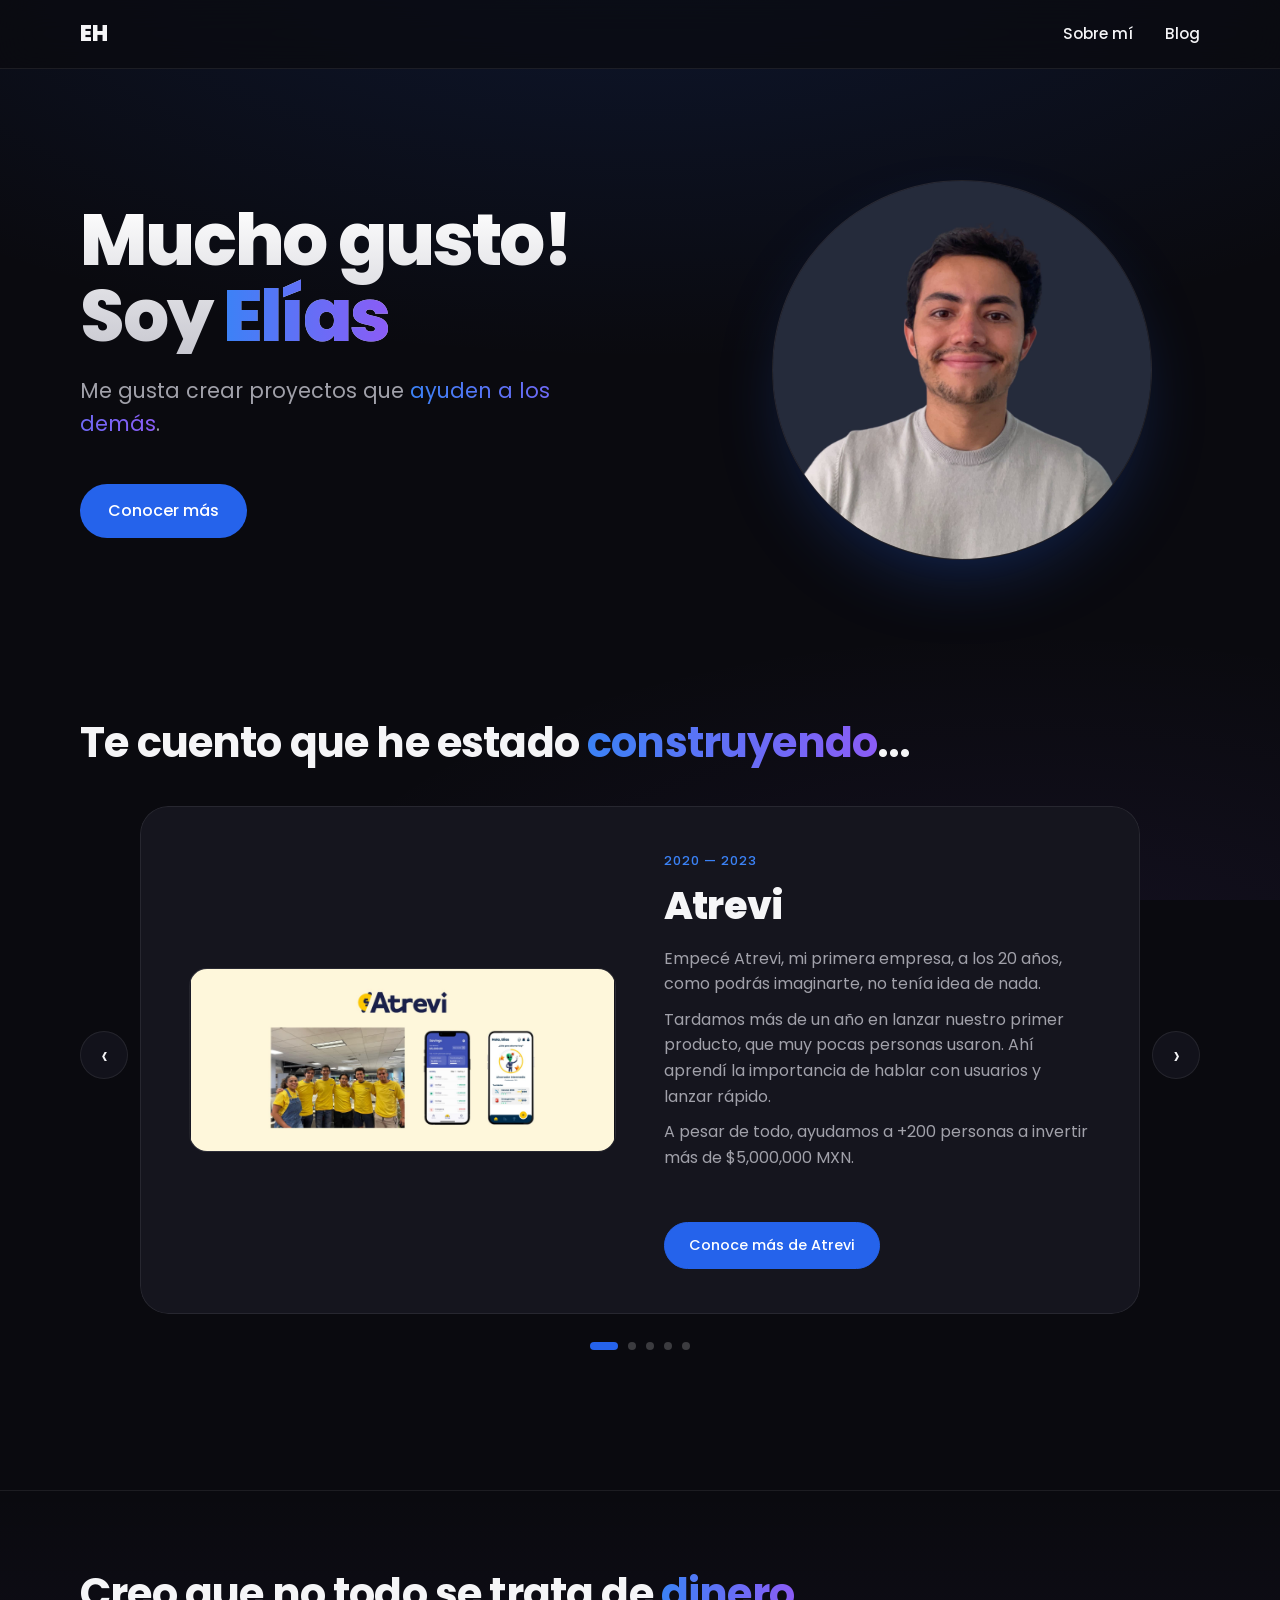
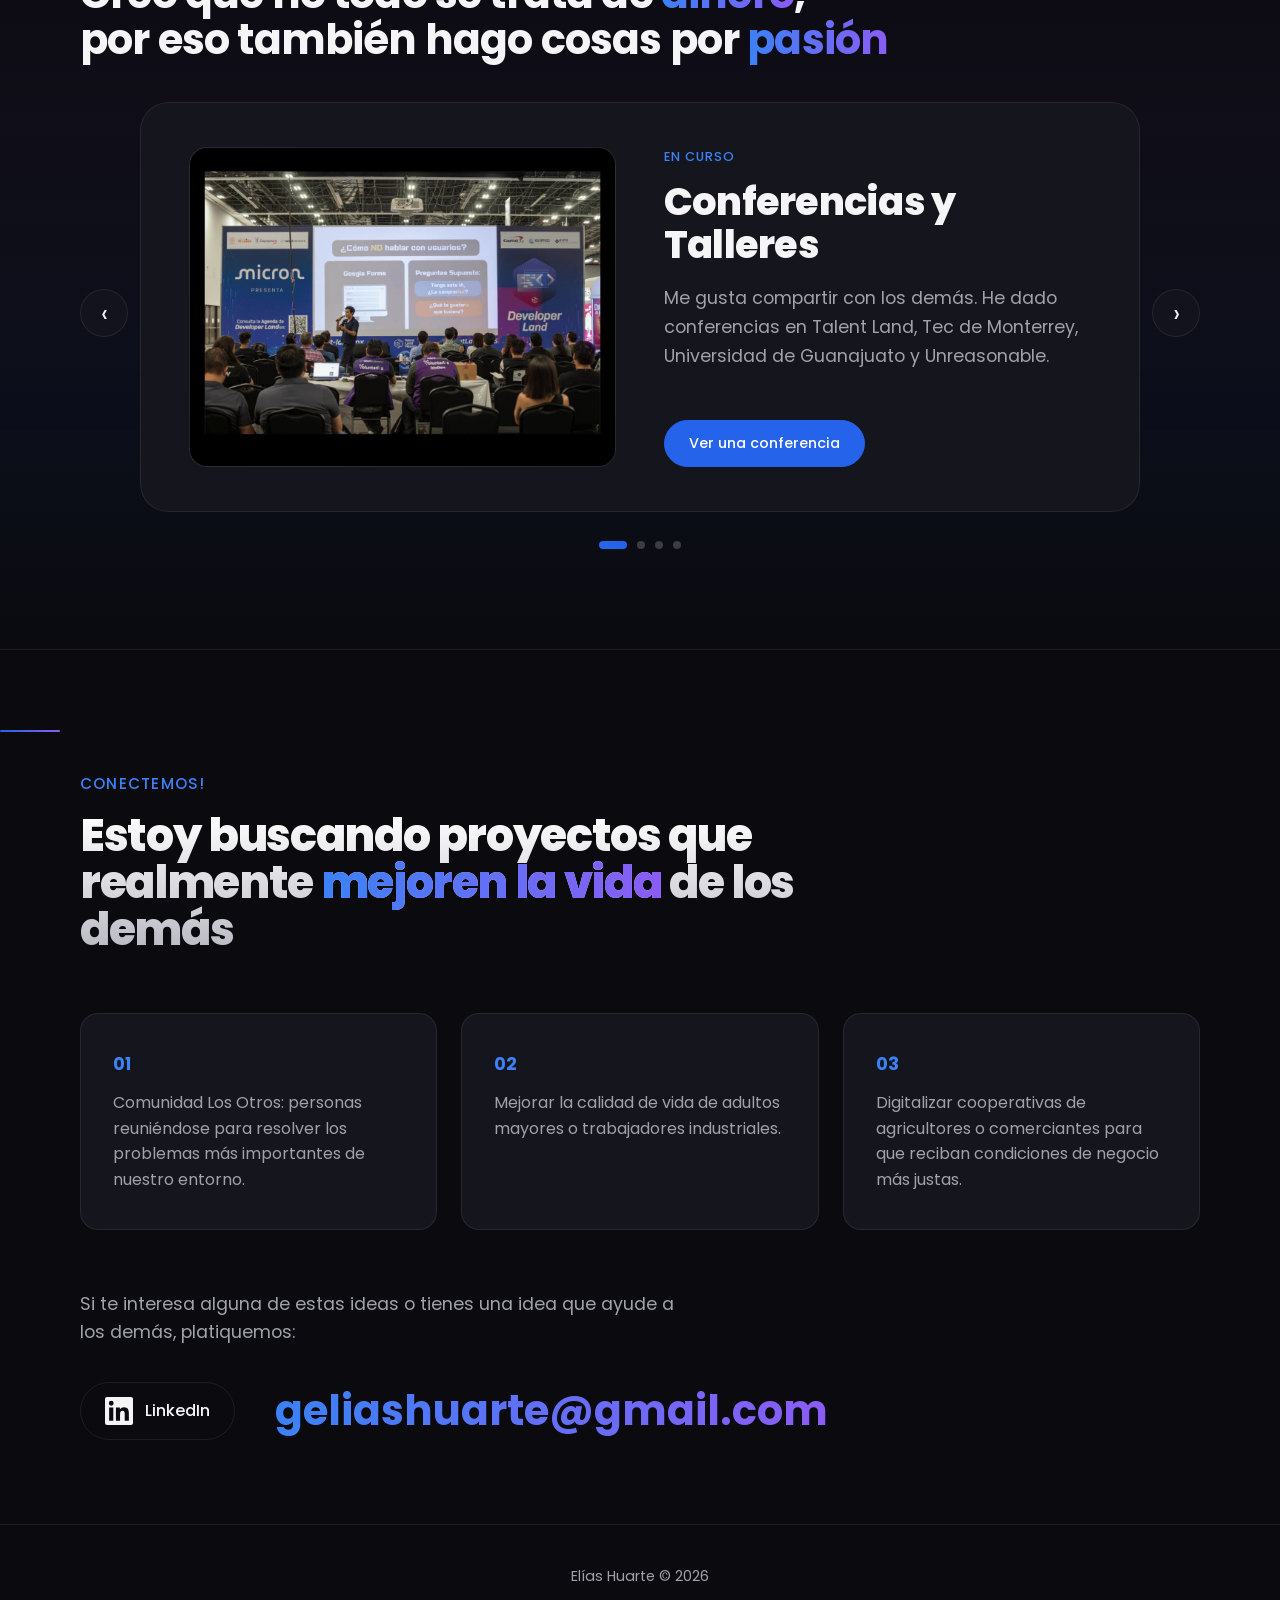
==== index.html @ fe608407 "Initial commit: sitio web personal Elías Huarte Landing con 4 archivos vanilla (HTML/CSS/JS), dos ca" ====
<!DOCTYPE html>
<html lang="es">
<head>
  <meta charset="UTF-8" />
  <meta name="viewport" content="width=device-width, initial-scale=1.0" />
  <meta name="description" content="Elías Huarte — emprendedor construyendo proyectos que ayudan a los demás." />
  <title>Elías Huarte</title>
  <link rel="icon" type="image/svg+xml" href="favicon.svg" />

  <!-- Google Fonts: Poppins para toda la tipografía -->
  <link rel="preconnect" href="https://fonts.googleapis.com" />
  <link rel="preconnect" href="https://fonts.gstatic.com" crossorigin />
  <link href="https://fonts.googleapis.com/css2?family=Poppins:wght@300;400;500;600;700;800&display=swap" rel="stylesheet" />

  <link rel="stylesheet" href="styles.css?v=2" />
</head>
<body>

  <!-- ============ NAVBAR ============ -->
  <header class="navbar" role="banner">
    <div class="container navbar-inner">
      <a href="index.html" class="logo" aria-label="Inicio — Elías Huarte">EH</a>

      <nav class="nav-links" id="nav-links" aria-label="Navegación principal">
        <a href="#hero">Sobre mí</a>
        <a href="blog.html">Blog</a>
      </nav>

      <!-- Botón hamburger (sólo visible en móvil) -->
      <button class="nav-toggle" id="nav-toggle" aria-label="Abrir menú" aria-expanded="false" aria-controls="nav-links">
        <span></span>
        <span></span>
        <span></span>
      </button>
    </div>
  </header>

  <main>

    <!-- ============ HERO ============ -->
    <section id="hero" class="hero section">
      <div class="container hero-grid">
        <div class="hero-text" data-animate="fade-left">
          <h1 class="display">Mucho gusto! Soy <span class="highlight">Elías</span></h1>
          <p class="hero-sub">Me gusta crear proyectos que <span class="highlight">ayuden a los demás</span>.</p>
          <a href="#empresas" class="btn-primary hero-cta hero-cta-desktop">Conocer más</a>
        </div>
        <div class="hero-photo" data-animate="fade-right">
          <img src="fotos/elias.jpg" alt="Foto de Elías Huarte" class="hero-img" />
          <a href="#empresas" class="btn-primary hero-cta hero-cta-mobile">Conocer más</a>
        </div>
      </div>
    </section>

    <!-- ============ EMPRESAS (Carrusel) ============ -->
    <section id="empresas" class="section">
      <div class="container">
        <h2 class="section-title" data-animate="fade-up">Te cuento que he estado <span class="highlight">construyendo</span>...</h2>

        <div class="carousel" role="region" aria-roledescription="carousel" aria-label="Empresas que he construido" tabindex="0">
          <div class="carousel-viewport">
            <div class="carousel-track">

              <!-- Card 1: Atrevi -->
              <article class="carousel-card">
                <span class="card-period">2020 — 2023</span>
                <h3 class="card-title">Atrevi</h3>
                <img src="fotos/atrevi.jpg" alt="Atrevi" class="card-image" />
                <div class="card-body">
                  <p>Empecé Atrevi, mi primera empresa, a los 20 años, como podrás imaginarte, no tenía idea de nada.</p>
                  <p>Tardamos más de un año en lanzar nuestro primer producto, que muy pocas personas usaron. Ahí aprendí la importancia de hablar con usuarios y lanzar rápido.</p>
                  <p>A pesar de todo, ayudamos a +200 personas a invertir más de $5,000,000 MXN.</p>
                </div>
                <a href="https://atrevi.mx/" class="btn-ghost" target="_blank" rel="noopener noreferrer">Conoce más de Atrevi</a>
              </article>

              <!-- Card 2: Bobina -->
              <article class="carousel-card">
                <span class="card-period">2023 — 2025</span>
                <h3 class="card-title">Bobina</h3>
                <img src="fotos/bobina.jpg" alt="Bobina" class="card-image" />
                <div class="card-body">
                  <p>Después de cerrar Atrevi y salir de la universidad, necesitaba generar ingresos.</p>
                  <p>Con todo el conocimiento financiero que me dejó Atrevi, empecé a dar consultoría financiera a empresas.</p>
                  <p>Le di consultoría a +30 negocios en múltiples industrias: turismo, diseño, tecnología y servicios industriales.</p>
                </div>
              </article>

              <!-- Card 3: Guander -->
              <article class="carousel-card">
                <span class="card-period">2024 — a la fecha</span>
                <h3 class="card-title">Guander</h3>
                <img src="fotos/guander.jpg" alt="Guander" class="card-image" />
                <div class="card-body">
                  <p>Este proyecto nace de dos pasiones: crear productos digitales y ayudar a otros emprendedores a no cometer los mismos errores que yo cometí con Atrevi.</p>
                  <p>Guander ayuda a emprendedores a pasar de una idea a un negocio digital en semanas.</p>
                  <p>Los acompañamos con todo: aterrizar la idea, ponerle nombre, definir el modelo de negocio y construir el producto.</p>
                </div>
                <a href="https://www.guander.mx/" class="btn-ghost" target="_blank" rel="noopener noreferrer">Conoce más de Guander</a>
              </article>

              <!-- Card 4: Tamagochi -->
              <article class="carousel-card">
                <span class="card-period">2025 — a la fecha</span>
                <h3 class="card-title">Tamagochi</h3>
                <img src="fotos/tamagochi.jpg" alt="Tamagochi" class="card-image" />
                <div class="card-body">
                  <p>Mi trampolín para independizarme económicamente y meterme de lleno al mundo de la tecnología.</p>
                  <p>Somos una fábrica de software para empresas: chatbots de WhatsApp, sistemas de ventas, inventarios y dashboards.</p>
                </div>
                <a href="https://www.tamagochi.lat/" class="btn-ghost" target="_blank" rel="noopener noreferrer">Conoce más de Tamagochi</a>
              </article>

              <!-- Card 5: Sira -->
              <article class="carousel-card">
                <span class="card-period">2026 — a la fecha</span>
                <h3 class="card-title">Sira</h3>
                <img src="fotos/sira.jpg" alt="Sira Salud" class="card-image" />
                <div class="card-body">
                  <p>Esta es nuestra nueva aventura. Sira Salud es una plataforma que ayuda a clínicas a mejorar sus finanzas.</p>
                  <p>La idea nació después de haberle dado consultoría a +100 doctores y directores de clínicas, donde me di cuenta del caos financiero que viven.</p>
                  <p>Vamos bien — ya trabajamos con +12 clínicas en todo el país.</p>
                </div>
                <a href="https://www.sirasalud.com/" class="btn-ghost" target="_blank" rel="noopener noreferrer">Conoce más de Sira</a>
              </article>

            </div>
          </div>

          <!-- Flechas de navegación -->
          <button class="carousel-btn carousel-prev" aria-label="Anterior">‹</button>
          <button class="carousel-btn carousel-next" aria-label="Siguiente">›</button>

          <!-- Indicadores (se generan por JS) -->
          <div class="carousel-dots" aria-label="Indicadores del carrusel"></div>
        </div>
      </div>
    </section>

    <!-- ============ PROYECTOS POR PASIÓN (Carrusel) ============ -->
    <section id="pasion" class="section">
      <div class="container">
        <h2 class="section-title section-title-pasion" data-animate="fade-up">Creo que no todo se trata de <span class="highlight">dinero</span>,<br class="br-desktop" /> por eso también hago cosas por <span class="highlight">pasión</span></h2>

        <div class="carousel" role="region" aria-roledescription="carousel" aria-label="Proyectos que hago por pasión" tabindex="0">
          <div class="carousel-viewport">
            <div class="carousel-track">

              <article class="carousel-card">
                <span class="card-period">En curso</span>
                <h3 class="card-title">Conferencias y Talleres</h3>
                <img src="fotos/conferencias.jpg" alt="Conferencias y talleres" class="card-image" />
                <p class="card-desc">Me gusta compartir con los demás. He dado conferencias en Talent Land, Tec de Monterrey, Universidad de Guanajuato y Unreasonable.</p>
                <a href="https://www.youtube.com/watch?v=DAVLMcG8KNo&t=2937s" class="btn-ghost" target="_blank" rel="noopener noreferrer">Ver una conferencia</a>
              </article>

              <article class="carousel-card">
                <span class="card-period">Anual</span>
                <h3 class="card-title">Jalisco Tech Week</h3>
                <img src="fotos/jtw.jpg" alt="Jalisco Tech Week" class="card-image" />
                <p class="card-desc">Organizamos la primera tech week en Guadalajara. +100 eventos y +4,000 asistentes.</p>
                <a href="https://jaliscotechweek.com/" class="btn-ghost" target="_blank" rel="noopener noreferrer">Conoce Jalisco Tech Week</a>
              </article>

              <article class="carousel-card">
                <span class="card-period">Producto</span>
                <h3 class="card-title">Naked Man</h3>
                <img src="fotos/naked-man.png" alt="Naked Man" class="card-image" />
                <p class="card-desc">Juego de mesa que motiva a los amigos a ser más vulnerables y conocerse más.</p>
                <a href="https://nakedman.art/" class="btn-ghost" target="_blank" rel="noopener noreferrer">Conoce Naked Man</a>
              </article>

              <article class="carousel-card">
                <span class="card-period">Comunidad</span>
                <h3 class="card-title">Comunidad</h3>
                <img src="fotos/comunidad.jpg" alt="Comunidad" class="card-image" />
                <p class="card-desc">Me gusta crear comunidad. Constantemente organizamos charlas, salidas a correr y fiestas con personas que están creando cosas interesantes.</p>
              </article>

            </div>
          </div>

          <button class="carousel-btn carousel-prev" aria-label="Anterior">‹</button>
          <button class="carousel-btn carousel-next" aria-label="Siguiente">›</button>
          <div class="carousel-dots" aria-label="Indicadores del carrusel"></div>
        </div>
      </div>
    </section>

    <!-- ============ CONTACTO / CTA ============ -->
    <section id="contacto" class="section contact">
      <div class="container">
        <p class="eyebrow" data-animate="fade-up">Conectemos!</p>
        <h2 class="display contact-headline" data-animate="fade-up">Estoy buscando proyectos que realmente <span class="highlight">mejoren la vida</span> de los demás</h2>

        <div class="ideas-grid">
          <div class="idea-card" data-animate="fade-up">
            <span class="idea-num">01</span>
            <p>Comunidad Los Otros: personas reuniéndose para resolver los problemas más importantes de nuestro entorno.</p>
          </div>
          <div class="idea-card" data-animate="fade-up">
            <span class="idea-num">02</span>
            <p>Mejorar la calidad de vida de adultos mayores o trabajadores industriales.</p>
          </div>
          <div class="idea-card" data-animate="fade-up">
            <span class="idea-num">03</span>
            <p>Digitalizar cooperativas de agricultores o comerciantes para que reciban condiciones de negocio más justas.</p>
          </div>
        </div>

        <p class="contact-cta" data-animate="fade-up">Si te interesa alguna de estas ideas o tienes una idea que ayude a los demás, platiquemos:</p>

        <div class="contact-links" data-animate="fade-up">
          <a class="contact-link linkedin" href="https://www.linkedin.com/in/elias-huarte/" target="_blank" rel="noopener noreferrer" aria-label="Abrir LinkedIn de Elías Huarte en nueva pestaña">
            <svg viewBox="0 0 24 24" width="28" height="28" fill="currentColor" aria-hidden="true">
              <path d="M20.45 20.45h-3.55v-5.57c0-1.33-.02-3.04-1.85-3.04-1.86 0-2.14 1.45-2.14 2.95v5.66H9.36V9h3.41v1.56h.05c.47-.9 1.63-1.85 3.36-1.85 3.6 0 4.27 2.37 4.27 5.45v6.29zM5.34 7.43a2.06 2.06 0 1 1 0-4.12 2.06 2.06 0 0 1 0 4.12zM7.12 20.45H3.56V9h3.56v11.45zM22.22 0H1.77C.79 0 0 .77 0 1.73v20.54C0 23.23.79 24 1.77 24h20.45C23.2 24 24 23.23 24 22.27V1.73C24 .77 23.2 0 22.22 0z"/>
            </svg>
            <span>LinkedIn</span>
          </a>

          <a class="contact-email" href="mailto:geliashuarte@gmail.com" aria-label="Enviar correo a geliashuarte@gmail.com">
            geliashuarte@gmail.com
          </a>
        </div>
      </div>
    </section>

  </main>

  <!-- ============ FOOTER ============ -->
  <footer class="footer">
    <div class="container">
      <p>Elías Huarte © 2026</p>
    </div>
  </footer>

  <script src="script.js"></script>
</body>
</html>
---- styles.css ----
/* ============================================================
   Elías Huarte — styles.css
   Compartido por index.html y blog.html
   Mobile-first: base para móvil, @media (min-width: 768px) para desktop
   ============================================================ */

/* ---------- Variables de diseño ---------- */
:root {
  --bg: #0a0a0f;
  --bg-elev: #12121a;
  --card-bg: #15151e;
  --border: rgba(255, 255, 255, 0.08);
  --border-hover: rgba(37, 99, 235, 0.5);

  --text: #f5f5f7;
  --text-muted: #a1a1aa;

  --accent: #2563eb;
  --accent-hover: #3b82f6;
  --neon: #8b5cf6;

  --radius-sm: 10px;
  --radius-md: 18px;
  --radius-lg: 28px;

  --shadow-glow: 0 20px 60px -20px rgba(37, 99, 235, 0.35);
  --shadow-card: 0 10px 40px -15px rgba(0, 0, 0, 0.6);

  --transition: 0.35s cubic-bezier(0.22, 1, 0.36, 1);

  --font-display: 'Poppins', system-ui, sans-serif;
  --font-body: 'Poppins', system-ui, sans-serif;
}

/* ---------- Reset ligero ---------- */
*, *::before, *::after { box-sizing: border-box; }

html {
  scroll-behavior: smooth;
  -webkit-text-size-adjust: 100%;
}

body {
  margin: 0;
  background: var(--bg);
  color: var(--text);
  font-family: var(--font-body);
  font-size: 16px;
  line-height: 1.6;
  -webkit-font-smoothing: antialiased;
  /* Gradiente sutil de fondo para dar profundidad */
  background-image:
    radial-gradient(ellipse 80% 50% at 50% -10%, rgba(37, 99, 235, 0.15), transparent),
    radial-gradient(ellipse 60% 40% at 80% 110%, rgba(139, 92, 246, 0.08), transparent);
  background-attachment: fixed;
}

h1, h2, h3, h4 { margin: 0; font-family: var(--font-display); line-height: 1.1; letter-spacing: -0.02em; }
p { margin: 0; }
img { max-width: 100%; display: block; }
a { color: inherit; text-decoration: none; }
button { font-family: inherit; cursor: pointer; border: none; background: none; color: inherit; }

/* ---------- Utilities ---------- */
.container {
  width: 100%;
  max-width: 1200px;
  margin: 0 auto;
  padding: 0 20px;
}

.section {
  padding: 80px 0;
  position: relative;
}

/* Sección alterna: fondo ligeramente elevado para romper la monotonía */
#pasion {
  background: linear-gradient(180deg, transparent 0%, rgba(139, 92, 246, 0.04) 30%, rgba(37, 99, 235, 0.05) 70%, transparent 100%);
  border-top: 1px solid var(--border);
  border-bottom: 1px solid var(--border);
  margin-top: 40px;
}

/* Divisor delgado antes de contacto para sugerir un corte de sección */
#contacto::before {
  content: '';
  display: block;
  width: 60px;
  height: 2px;
  background: linear-gradient(90deg, var(--accent), var(--neon));
  border-radius: 2px;
  margin-bottom: 40px;
}

.display {
  font-family: var(--font-display);
  font-weight: 800;
  font-size: clamp(2.2rem, 6vw, 4.5rem);
  letter-spacing: -0.03em;
  line-height: 1.05;
}

.section-title {
  font-size: clamp(1.6rem, 4vw, 2.6rem);
  font-weight: 700;
  margin-bottom: 40px;
  max-width: 780px;
}

/* Palabras destacadas con gradiente acento */
.highlight {
  background: linear-gradient(90deg, var(--accent-hover), var(--neon));
  -webkit-background-clip: text;
  background-clip: text;
  -webkit-text-fill-color: transparent;
  color: transparent;
}

/* Salto de línea que sólo aparece en desktop */
.br-desktop { display: none; }

.eyebrow {
  color: var(--accent-hover);
  font-size: 0.95rem;
  font-weight: 500;
  letter-spacing: 0.08em;
  text-transform: uppercase;
  margin-bottom: 16px;
}

/* Botones */
.btn-primary {
  display: inline-block;
  padding: 14px 28px;
  background: var(--accent);
  color: #fff;
  border-radius: 999px;
  font-weight: 500;
  transition: transform var(--transition), box-shadow var(--transition), background var(--transition);
}
.btn-primary:hover {
  background: var(--accent-hover);
  transform: translateY(-2px);
  box-shadow: var(--shadow-glow);
}

.btn-ghost {
  display: inline-block;
  padding: 11px 24px;
  background: var(--accent);
  border: 1px solid var(--accent);
  border-radius: 999px;
  font-size: 0.9rem;
  font-weight: 500;
  color: #fff;
  transition: background var(--transition), transform var(--transition), box-shadow var(--transition);
}
.btn-ghost:hover {
  background: var(--accent-hover);
  border-color: var(--accent-hover);
  transform: translateY(-2px);
  box-shadow: var(--shadow-glow);
}

/* ---------- Navbar ---------- */
.navbar {
  position: fixed;
  top: 0; left: 0; right: 0;
  z-index: 100;
  background: rgba(10, 10, 15, 0.7);
  backdrop-filter: blur(18px);
  -webkit-backdrop-filter: blur(18px);
  border-bottom: 1px solid var(--border);
}
.navbar-inner {
  display: flex;
  align-items: center;
  justify-content: space-between;
  height: 68px;
}
.logo {
  font-family: var(--font-display);
  font-weight: 800;
  font-size: 1.4rem;
  letter-spacing: -0.02em;
  color: var(--text);
}
.nav-links {
  display: none; /* oculto en móvil por defecto */
  gap: 32px;
}
.nav-links a {
  font-weight: 500;
  font-size: 0.95rem;
  transition: color var(--transition);
}
.nav-links a:hover { color: var(--accent-hover); }

/* Botón hamburger */
.nav-toggle {
  display: flex;
  flex-direction: column;
  justify-content: center;
  gap: 5px;
  width: 40px; height: 40px;
  padding: 10px;
}
.nav-toggle span {
  display: block;
  height: 2px;
  background: var(--text);
  border-radius: 2px;
  transition: transform var(--transition), opacity var(--transition);
}
/* Animación de X cuando el menú está abierto */
body.nav-open .nav-toggle span:nth-child(1) { transform: translateY(7px) rotate(45deg); }
body.nav-open .nav-toggle span:nth-child(2) { opacity: 0; }
body.nav-open .nav-toggle span:nth-child(3) { transform: translateY(-7px) rotate(-45deg); }

/* Overlay de menú móvil abierto */
body.nav-open .nav-links {
  display: flex;
  flex-direction: column;
  position: fixed;
  top: 68px; left: 0; right: 0;
  background: rgba(10, 10, 15, 0.96);
  backdrop-filter: blur(20px);
  padding: 30px 20px;
  gap: 20px;
  border-bottom: 1px solid var(--border);
}

/* ---------- Hero ---------- */
.hero {
  padding-top: 140px; /* espacio para el navbar fijo */
  padding-bottom: 60px;
}
.hero-grid {
  display: grid;
  grid-template-columns: 1fr;
  gap: 40px;
  align-items: center;
}
.hero-text .display {
  margin-bottom: 20px;
  background: linear-gradient(180deg, #ffffff 0%, #c8c8d0 100%);
  -webkit-background-clip: text;
  background-clip: text;
  -webkit-text-fill-color: transparent;
}
.hero-sub {
  font-size: clamp(1.05rem, 2.5vw, 1.3rem);
  color: var(--text-muted);
  margin-bottom: 32px;
  max-width: 520px;
}
.hero-photo {
  display: flex;
  flex-direction: column;
  align-items: center;
  gap: 28px;
}
.hero-cta { margin-top: 4px; }
/* En móvil mostramos el CTA bajo la foto; en desktop bajo el subtítulo */
.hero-cta-desktop { display: none; }
.hero-cta-mobile { display: inline-block; }
.photo-placeholder,
.hero-img {
  width: clamp(240px, 70vw, 380px);
  height: clamp(240px, 70vw, 380px);
  border-radius: 50%;
  border: 1px solid var(--border);
  object-fit: cover;
  background: linear-gradient(135deg, #1a1a26, #0d0d14);
  box-shadow: 0 30px 80px -30px rgba(37, 99, 235, 0.4);
}
.photo-placeholder {
  display: flex;
  align-items: center;
  justify-content: center;
  color: var(--text-muted);
  font-size: 0.9rem;
  letter-spacing: 0.05em;
  text-transform: uppercase;
  position: relative;
  overflow: hidden;
}
.photo-placeholder::before {
  content: '';
  position: absolute;
  inset: -20%;
  background: radial-gradient(circle at 30% 30%, rgba(37, 99, 235, 0.3), transparent 60%);
  pointer-events: none;
}

/* ---------- Carrusel ---------- */
.carousel {
  position: relative;
  padding: 0 0 20px;
}
.carousel:focus { outline: none; }
.carousel:focus-visible { outline: 2px solid var(--accent); outline-offset: 8px; border-radius: var(--radius-md); }

.carousel-viewport {
  overflow: hidden;
  border-radius: var(--radius-lg);
}
.carousel-track {
  display: flex;
  transition: transform 0.55s cubic-bezier(0.22, 1, 0.36, 1);
  will-change: transform;
}

.carousel-card {
  flex: 0 0 100%;
  min-width: 0;
  padding: 36px 28px;
  background: var(--card-bg);
  border: 1px solid var(--border);
  border-radius: var(--radius-lg);
  display: flex;
  flex-direction: column;
  gap: 16px;
  transition: border-color var(--transition), transform var(--transition);
}
.carousel-card:hover { border-color: var(--border-hover); }

.card-period {
  display: inline-block;
  font-size: 0.8rem;
  font-weight: 500;
  color: var(--accent-hover);
  letter-spacing: 0.08em;
  text-transform: uppercase;
}
.card-title {
  font-size: clamp(1.8rem, 5vw, 3rem);
  font-weight: 800;
  margin: 4px 0 8px;
}
.card-image {
  width: 100%;
  aspect-ratio: 100 / 43;
  background: linear-gradient(135deg, #1c1c28, #0f0f17);
  border: 1px solid var(--border);
  border-radius: var(--radius-md);
  object-fit: contain;
  display: flex;
  align-items: center;
  justify-content: center;
  color: var(--text-muted);
  font-size: 0.85rem;
  letter-spacing: 0.05em;
  text-transform: uppercase;
  margin: 8px 0;
}
.card-desc,
.card-body p {
  color: var(--text-muted);
  font-size: 1rem;
  line-height: 1.65;
}
/* Descripciones en múltiples párrafos para darle aire al texto */
.card-body {
  display: flex;
  flex-direction: column;
  gap: 14px;
}
.carousel-card .btn-ghost { align-self: flex-start; margin-top: 8px; }

/* Las imágenes de pasión tienen relleno oscuro horneado en el archivo:
   usamos un marco más cuadrado para que el sujeto llene la card */
#pasion .card-image {
  aspect-ratio: 4 / 3;
  object-fit: cover;
}

/* Flechas prev/next */
.carousel-btn {
  position: absolute;
  top: 40%;
  width: 48px; height: 48px;
  border-radius: 50%;
  background: rgba(21, 21, 30, 0.85);
  border: 1px solid var(--border);
  color: var(--text);
  font-size: 1.6rem;
  line-height: 1;
  display: flex;
  align-items: center;
  justify-content: center;
  backdrop-filter: blur(10px);
  transition: all var(--transition);
  z-index: 2;
}
.carousel-btn:hover {
  background: var(--accent);
  border-color: var(--accent);
  transform: translateY(-2px);
}
.carousel-prev { left: -8px; }
.carousel-next { right: -8px; }

/* Dots indicadores */
.carousel-dots {
  display: flex;
  justify-content: center;
  gap: 10px;
  margin-top: 28px;
}
.carousel-dot {
  width: 8px;
  height: 8px;
  border-radius: 50%;
  background: rgba(255, 255, 255, 0.2);
  transition: all var(--transition);
  padding: 0;
}
.carousel-dot.active {
  background: var(--accent);
  width: 28px;
  border-radius: 4px;
}

/* ---------- Contacto ---------- */
.contact { padding-bottom: 100px; }
.contact-headline {
  font-size: clamp(1.8rem, 3.6vw, 2.8rem);
  max-width: 820px;
  margin-bottom: 60px;
  background: linear-gradient(180deg, #ffffff 0%, #b8b8c2 100%);
  -webkit-background-clip: text;
  background-clip: text;
  -webkit-text-fill-color: transparent;
}
.ideas-grid {
  display: grid;
  grid-template-columns: 1fr;
  gap: 16px;
  margin-bottom: 60px;
}
.idea-card {
  padding: 28px 24px;
  background: var(--card-bg);
  border: 1px solid var(--border);
  border-radius: var(--radius-md);
  transition: all var(--transition);
}
.idea-card:hover {
  border-color: var(--border-hover);
  transform: translateY(-4px);
  box-shadow: var(--shadow-card);
}
.idea-num {
  display: block;
  font-family: var(--font-display);
  font-size: 1.1rem;
  font-weight: 700;
  color: var(--accent-hover);
  margin-bottom: 12px;
}
.idea-card p { color: var(--text-muted); font-size: 1rem; }
.idea-card strong { color: var(--text); }

.contact-cta {
  font-size: 1.1rem;
  color: var(--text-muted);
  margin-bottom: 32px;
  max-width: 620px;
}

.contact-links {
  display: flex;
  flex-direction: column;
  gap: 28px;
  align-items: flex-start;
}
.contact-link {
  display: inline-flex;
  align-items: center;
  gap: 12px;
  padding: 14px 24px;
  border: 1px solid var(--border);
  border-radius: 999px;
  font-weight: 500;
  transition: all var(--transition);
}
.contact-link:hover {
  border-color: var(--border-hover);
  background: rgba(37, 99, 235, 0.08);
  transform: translateY(-2px);
}

.contact-email {
  font-family: var(--font-display);
  font-weight: 700;
  font-size: clamp(1.4rem, 5vw, 2.6rem);
  word-break: break-word;
  background: linear-gradient(90deg, var(--accent-hover), var(--neon));
  -webkit-background-clip: text;
  background-clip: text;
  -webkit-text-fill-color: transparent;
  transition: opacity var(--transition);
}
.contact-email:hover { opacity: 0.85; }

/* ---------- Footer ---------- */
.footer {
  padding: 40px 0;
  border-top: 1px solid var(--border);
  text-align: center;
  color: var(--text-muted);
  font-size: 0.9rem;
}

/* ---------- Página Blog ---------- */
.blog-hero {
  min-height: 80vh;
  display: flex;
  align-items: center;
  justify-content: center;
  text-align: center;
  padding: 140px 20px 80px;
}
.blog-hero h1 {
  font-size: clamp(3rem, 10vw, 7rem);
  margin-bottom: 20px;
  background: linear-gradient(180deg, #ffffff 0%, var(--accent) 120%);
  -webkit-background-clip: text;
  background-clip: text;
  -webkit-text-fill-color: transparent;
}
.blog-hero p {
  color: var(--text-muted);
  font-size: 1.15rem;
  max-width: 500px;
  margin: 0 auto;
}

/* ---------- Animaciones on-scroll ---------- */
[data-animate] {
  opacity: 0;
  transition: opacity 0.8s ease, transform 0.8s cubic-bezier(0.22, 1, 0.36, 1);
}
[data-animate="fade-up"]    { transform: translateY(30px); }
[data-animate="fade-left"]  { transform: translateX(-30px); }
[data-animate="fade-right"] { transform: translateX(30px); }

[data-animate].in-view {
  opacity: 1;
  transform: translate(0, 0);
}

/* Soporte para usuarios que prefieren menos movimiento */
@media (prefers-reduced-motion: reduce) {
  *, *::before, *::after {
    animation-duration: 0.01ms !important;
    transition-duration: 0.01ms !important;
  }
  [data-animate] { opacity: 1; transform: none; }
}

/* ============================================================
   Desktop (≥ 768px)
   ============================================================ */
@media (min-width: 768px) {
  .container { padding: 0 40px; }
  .section { padding: 80px 0; }

  /* Navbar: mostrar links siempre, ocultar hamburger */
  .nav-links { display: flex; }
  .nav-toggle { display: none; }

  /* Hero: dos columnas */
  .hero { padding-top: 180px; }
  .hero-grid {
    grid-template-columns: 1.1fr 0.9fr;
    gap: 60px;
  }
  /* En desktop el CTA vive bajo el subtítulo, en la columna de texto */
  .hero-cta-desktop { display: inline-block; margin-top: 12px; }
  .hero-cta-mobile { display: none; }

  /* Carrusel con padding exterior para las flechas */
  .carousel { padding: 0 60px 20px; }
  .carousel-prev { left: 0; }
  .carousel-next { right: 0; }
  /* Card en 2 columnas para que quepa en el viewport sin scroll */
  .carousel-card {
    display: grid;
    grid-template-columns: 1fr 1fr;
    grid-template-rows: auto auto 1fr auto;
    grid-template-areas:
      "image period"
      "image title"
      "image body"
      "image button";
    column-gap: 48px;
    row-gap: 14px;
    padding: 44px 48px;
    align-items: start;
  }
  .carousel-card > .card-period { grid-area: period; margin: 0; }
  .carousel-card > .card-title  { grid-area: title;  margin: 0 0 4px; }
  .carousel-card > .card-image  { grid-area: image;  align-self: center; margin: 0; }
  .carousel-card > .card-body   { grid-area: body;   margin: 0; }
  .carousel-card > .btn-ghost   { grid-area: button; justify-self: start; align-self: end; margin-top: 12px; }

  /* Título un poco más contenido para el layout de 2 columnas */
  .carousel-card .card-title { font-size: clamp(1.6rem, 3vw, 2.4rem); }
  .carousel-card .card-body p { font-size: 1rem; line-height: 1.6; }
  .carousel-card .card-body { gap: 10px; }

  /* El título de empresas cabe en una línea en desktop */
  #empresas .section-title { max-width: none; white-space: nowrap; }

  /* El título de pasión se parte en dos líneas exactas en desktop */
  .section-title-pasion { max-width: none; }
  .br-desktop { display: inline; }
  .card-desc,
  .card-body p { font-size: 1.1rem; }
  .card-body { max-width: 720px; gap: 16px; }

  /* Ideas: grid 2x2 */
  .ideas-grid {
    grid-template-columns: 1fr 1fr;
    gap: 24px;
  }
  .idea-card { padding: 36px 32px; }

  /* Contact links: horizontal */
  .contact-links {
    flex-direction: row;
    align-items: center;
    gap: 40px;
    flex-wrap: wrap;
  }
}

@media (min-width: 1024px) {
  .ideas-grid {
    grid-template-columns: repeat(3, 1fr);
  }
}
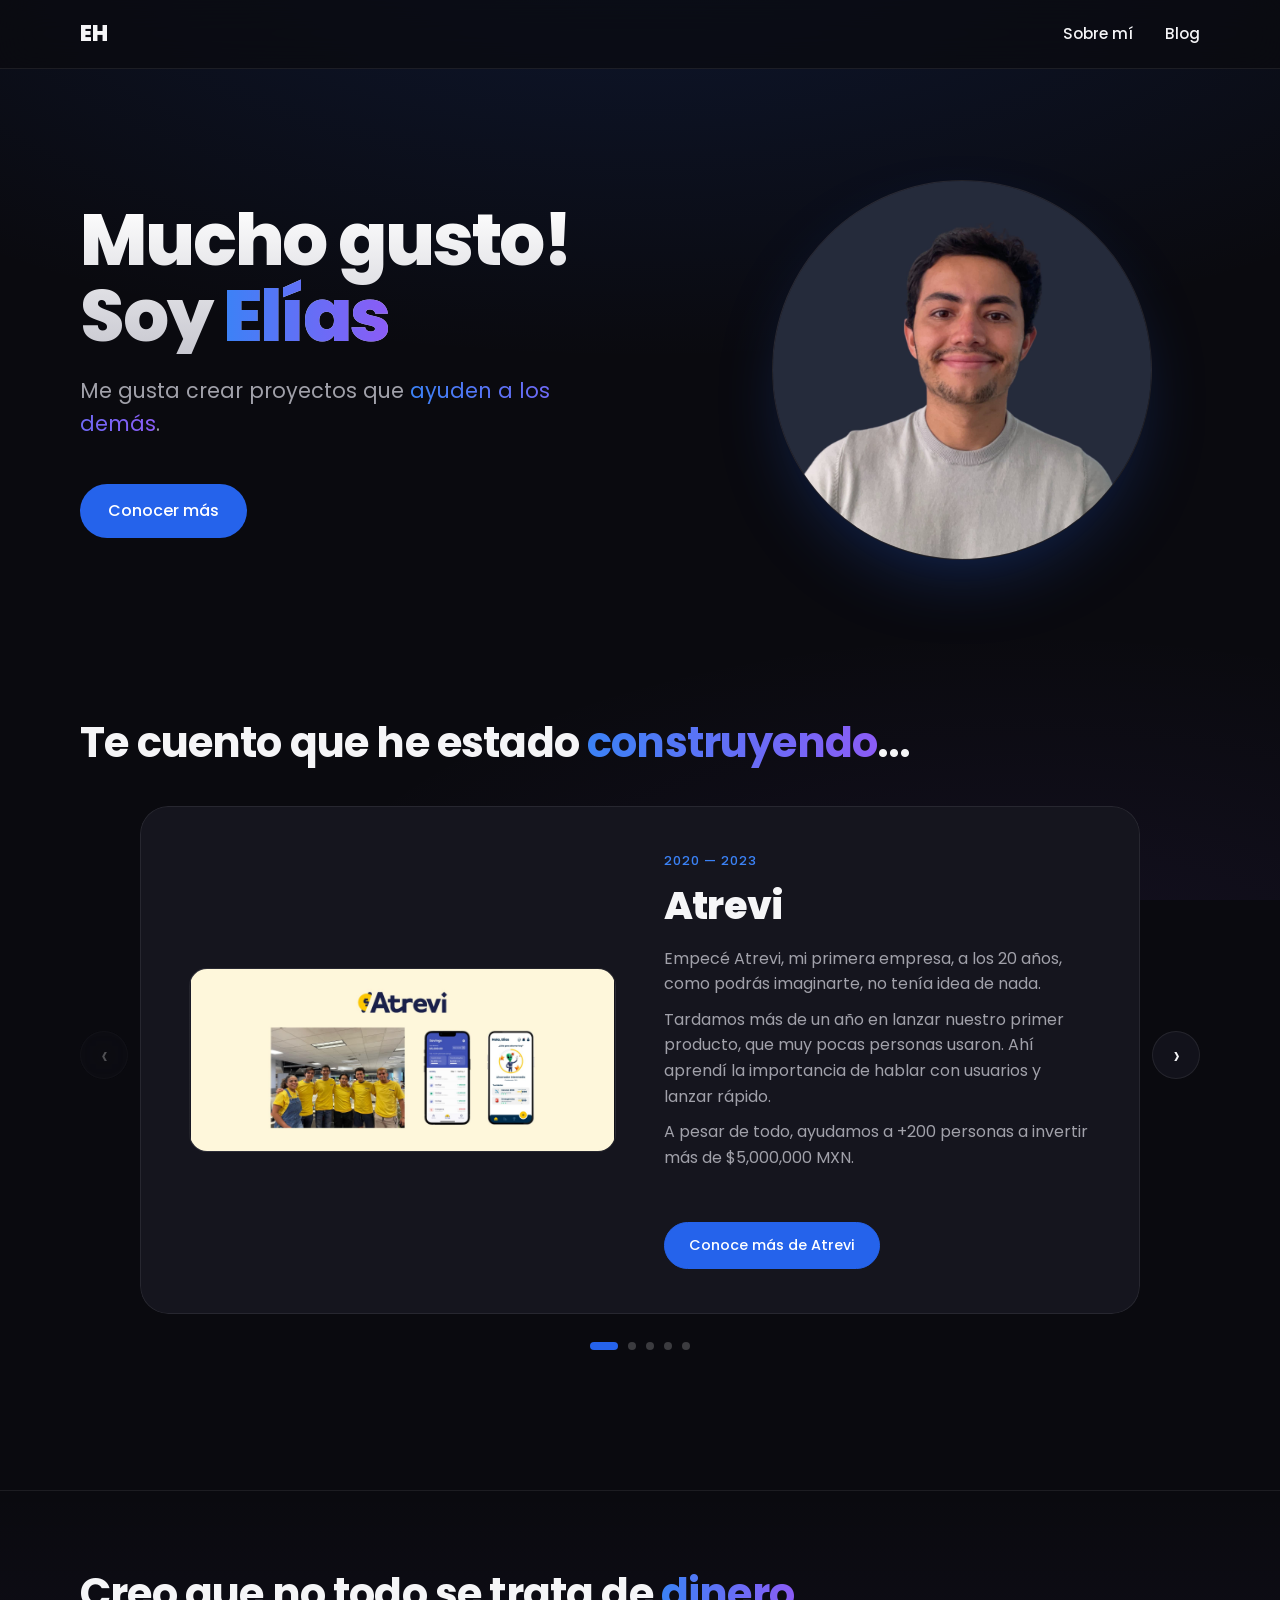
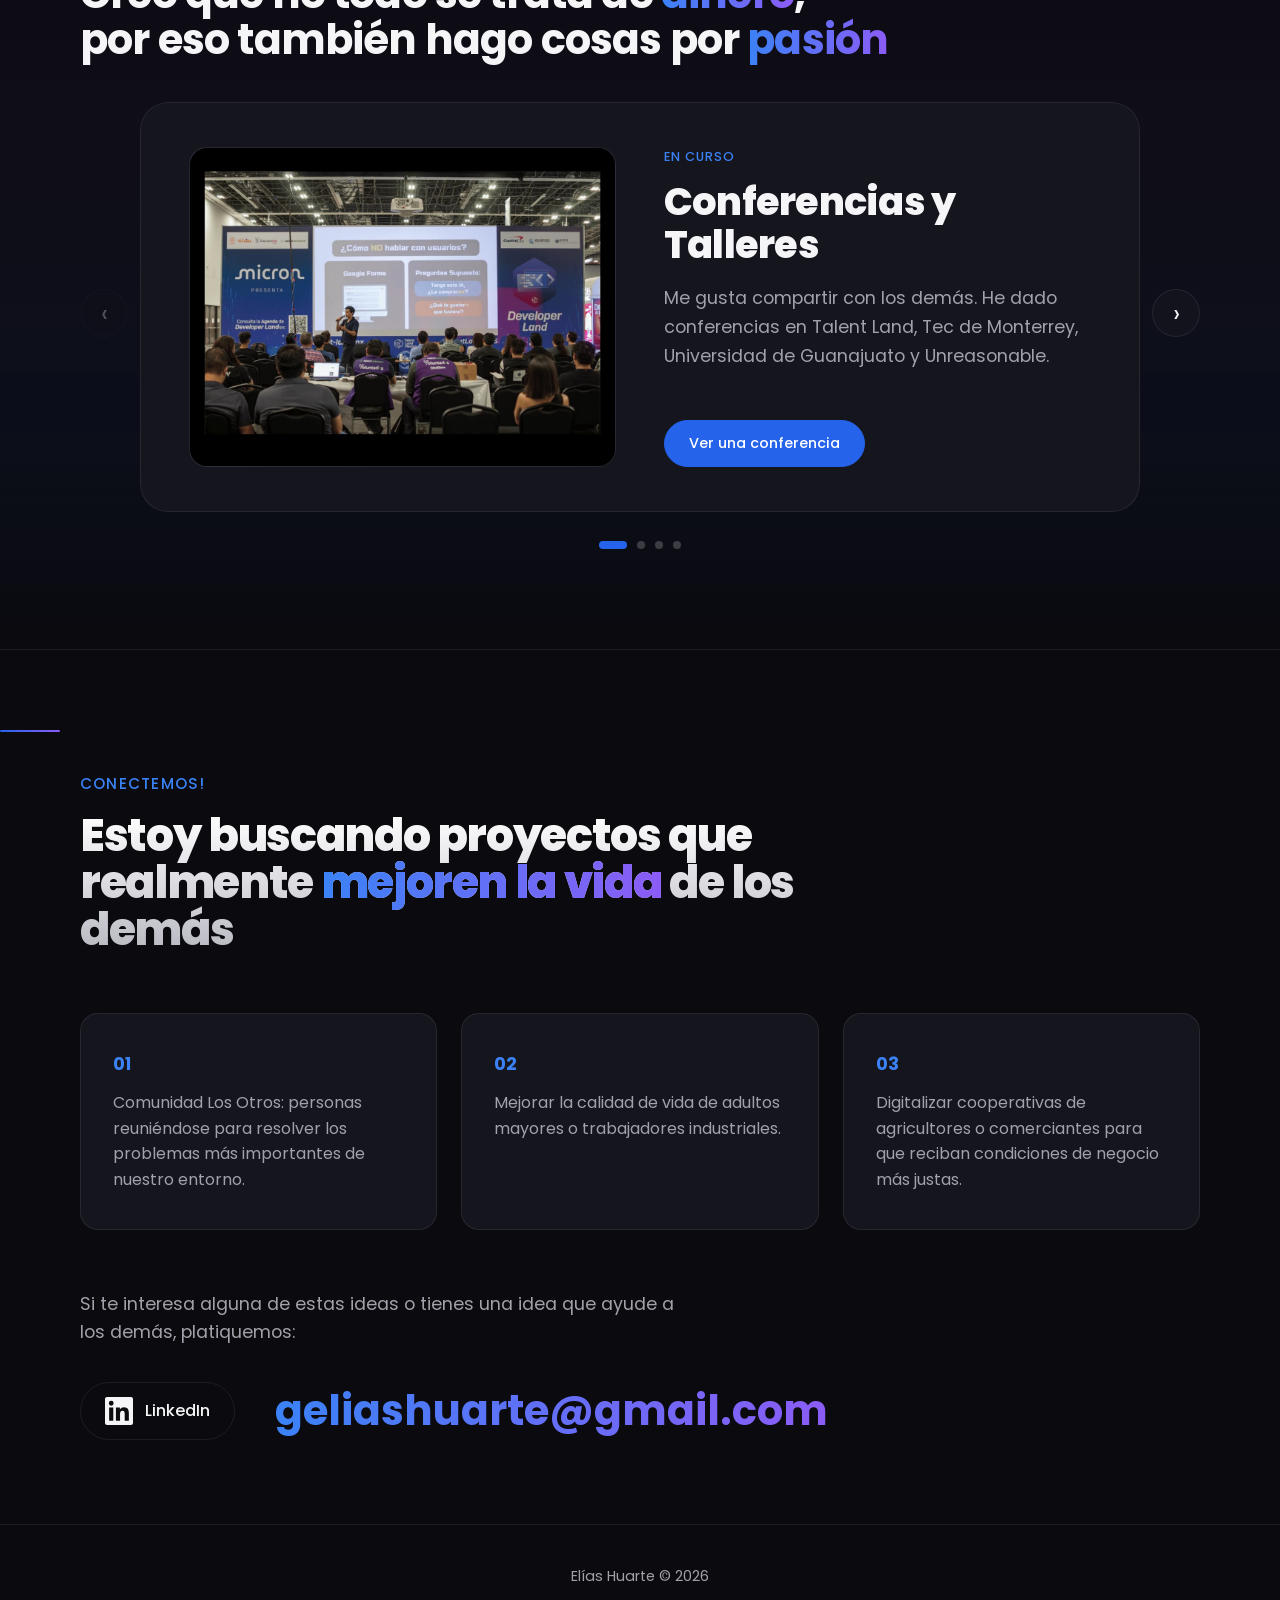
==== commit ac236800: "Fix: carruseles más estables — clamp en los bordes y swipe robusto - Quita el wrap-around que causab" ====
--- a/index.html
+++ b/index.html
@@ -12,7 +12,7 @@
   <link rel="preconnect" href="https://fonts.gstatic.com" crossorigin />
   <link href="https://fonts.googleapis.com/css2?family=Poppins:wght@300;400;500;600;700;800&display=swap" rel="stylesheet" />
 
-  <link rel="stylesheet" href="styles.css?v=2" />
+  <link rel="stylesheet" href="styles.css?v=3" />
 </head>
 <body>
 
@@ -234,6 +234,6 @@
     </div>
   </footer>
 
-  <script src="script.js"></script>
+  <script src="script.js?v=2"></script>
 </body>
 </html>
--- a/styles.css
+++ b/styles.css
@@ -398,6 +398,11 @@
   background: var(--accent);
   border-color: var(--accent);
   transform: translateY(-2px);
+}
+.carousel-btn:disabled {
+  opacity: 0.3;
+  cursor: not-allowed;
+  pointer-events: none;
 }
 .carousel-prev { left: -8px; }
 .carousel-next { right: -8px; }
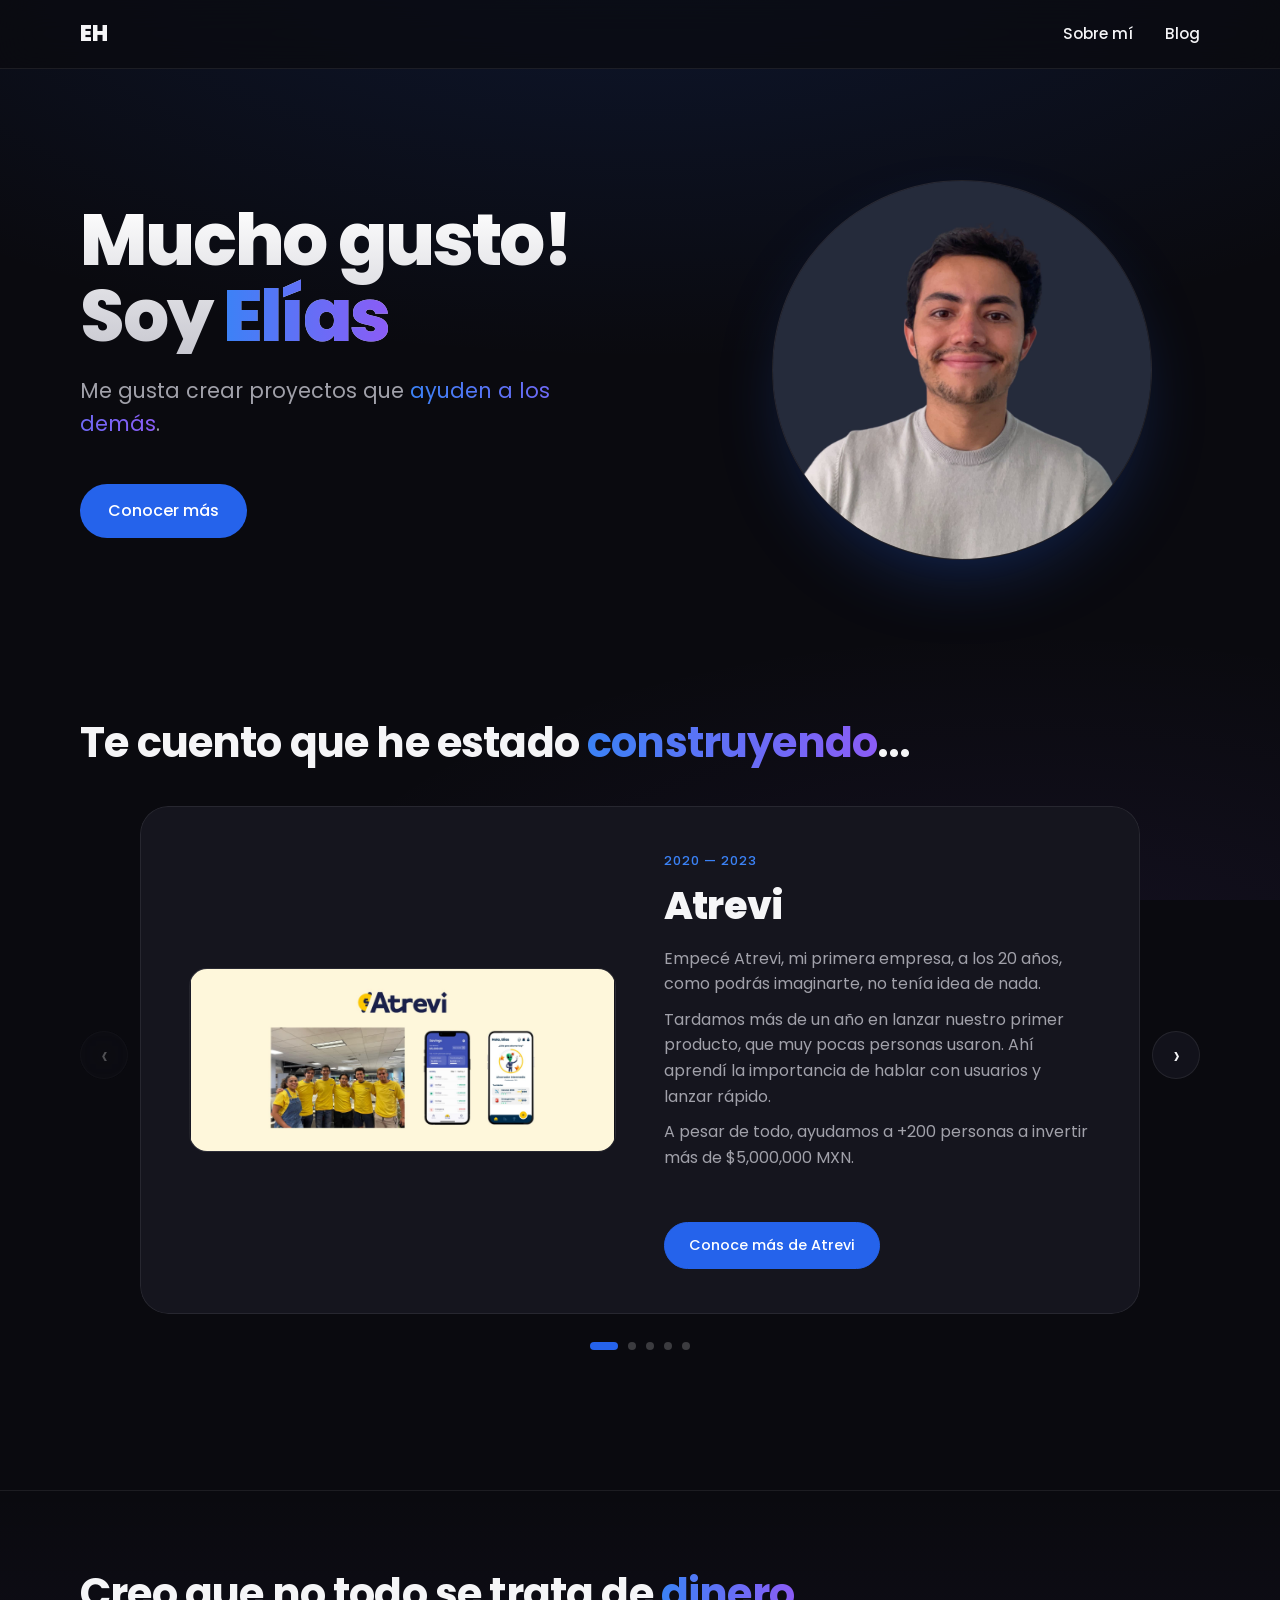
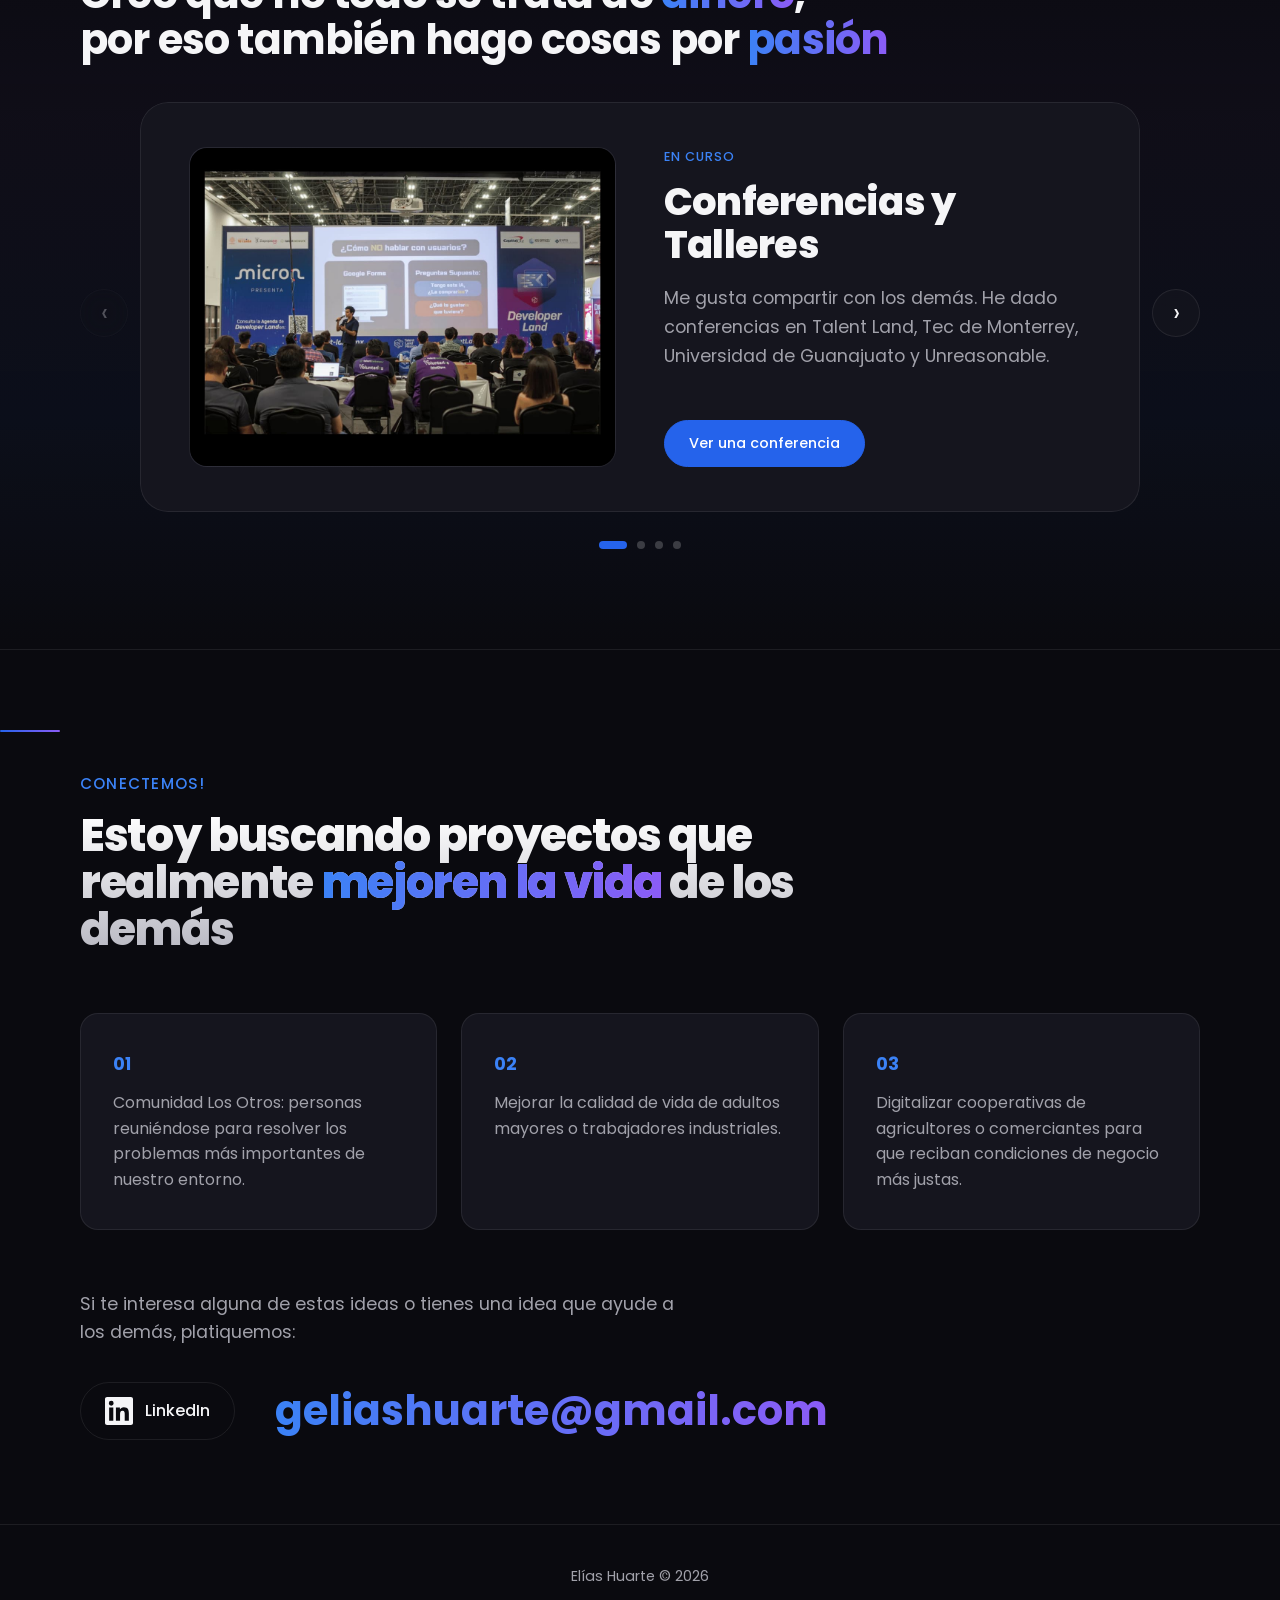
==== commit 281e07a2: "Primer blog post: La vida de Mario - Nuevo post en posts/mario.html con tema claro para lectura - Bl" ====
--- a/index.html
+++ b/index.html
@@ -235,5 +235,6 @@
   </footer>
 
   <script src="script.js?v=2"></script>
+  <script defer src="/_vercel/insights/script.js"></script>
 </body>
 </html>
--- a/styles.css
+++ b/styles.css
@@ -528,6 +528,10 @@
   text-align: center;
   padding: 140px 20px 80px;
 }
+.blog-hero--compact {
+  min-height: auto;
+  padding: 140px 20px 40px;
+}
 .blog-hero h1 {
   font-size: clamp(3rem, 10vw, 7rem);
   margin-bottom: 20px;
@@ -541,6 +545,273 @@
   font-size: 1.15rem;
   max-width: 500px;
   margin: 0 auto;
+}
+
+/* ---------- Blog Listing ---------- */
+.blog-listing {
+  padding-top: 0;
+}
+.blog-grid {
+  display: grid;
+  grid-template-columns: 1fr;
+  gap: 24px;
+  max-width: 800px;
+}
+.blog-card {
+  display: block;
+  padding: 32px 28px;
+  background: var(--card-bg);
+  border: 1px solid var(--border);
+  border-radius: var(--radius-md);
+  transition: all var(--transition);
+}
+.blog-card:hover {
+  border-color: var(--border-hover);
+  transform: translateY(-4px);
+  box-shadow: var(--shadow-card);
+}
+.blog-card-date {
+  display: block;
+  font-size: 0.8rem;
+  color: var(--accent-hover);
+  font-weight: 500;
+  letter-spacing: 0.06em;
+  text-transform: uppercase;
+  margin-bottom: 10px;
+}
+.blog-card-title {
+  font-size: clamp(1.4rem, 3vw, 1.8rem);
+  font-weight: 700;
+  margin-bottom: 10px;
+}
+.blog-card-excerpt {
+  color: var(--text-muted);
+  font-size: 1rem;
+  line-height: 1.6;
+  margin-bottom: 16px;
+  display: -webkit-box;
+  -webkit-line-clamp: 3;
+  -webkit-box-orient: vertical;
+  overflow: hidden;
+}
+.blog-card-link {
+  font-size: 0.9rem;
+  font-weight: 500;
+  color: var(--accent-hover);
+}
+
+/* ---------- Blog Post Article ---------- */
+.post {
+  max-width: 720px;
+  margin: 0 auto;
+  padding: 140px 20px 80px;
+}
+.post-header {
+  margin-bottom: 48px;
+}
+.post-back {
+  display: inline-block;
+  font-size: 0.9rem;
+  font-weight: 500;
+  color: var(--accent);
+  margin-bottom: 24px;
+  transition: opacity var(--transition);
+}
+.post-back:hover {
+  opacity: 0.7;
+}
+.post-date {
+  display: block;
+  font-size: 0.85rem;
+  color: var(--text-muted);
+  letter-spacing: 0.04em;
+  margin-bottom: 12px;
+}
+.post-title {
+  font-family: var(--font-display);
+  font-weight: 800;
+  font-size: clamp(2rem, 5vw, 3.2rem);
+  line-height: 1.1;
+  letter-spacing: -0.03em;
+  color: var(--text);
+}
+.post-body {
+  font-size: 1.1rem;
+  line-height: 1.8;
+  color: var(--text-muted);
+}
+.post-body p {
+  margin-bottom: 1.5em;
+}
+.post-body p:last-child {
+  margin-bottom: 0;
+}
+.post-image {
+  width: 100%;
+  border-radius: var(--radius-md);
+  box-shadow: 0 8px 30px -8px rgba(0, 0, 0, 0.2);
+  margin-bottom: 1.5em;
+}
+
+/* ---------- Post Actions (like / share) ---------- */
+.post-actions {
+  display: flex;
+  gap: 16px;
+  margin-top: 48px;
+  padding-top: 32px;
+  border-top: 1px solid var(--border);
+}
+.post-action-btn {
+  display: inline-flex;
+  align-items: center;
+  gap: 8px;
+  padding: 10px 20px;
+  border-radius: 100px;
+  font-size: 0.95rem;
+  font-weight: 500;
+  border: 1px solid var(--border);
+  background: var(--bg-elev);
+  color: var(--text-muted);
+  cursor: pointer;
+  transition: all var(--transition);
+}
+.post-action-btn:hover {
+  border-color: var(--border-hover);
+  color: var(--accent);
+}
+.post-action-btn svg {
+  flex-shrink: 0;
+}
+.like-btn.liked {
+  color: #e74c6f;
+  border-color: rgba(231, 76, 111, 0.3);
+}
+.like-btn.liked svg {
+  fill: #e74c6f;
+}
+.post-actions--top {
+  margin-top: 0;
+  margin-bottom: 32px;
+  padding-top: 0;
+  border-top: none;
+  border-bottom: 1px solid var(--border);
+  padding-bottom: 24px;
+}
+
+/* ---------- Share Popup ---------- */
+.share-popup-overlay {
+  position: fixed;
+  inset: 0;
+  z-index: 200;
+  background: rgba(0, 0, 0, 0.5);
+  display: flex;
+  align-items: center;
+  justify-content: center;
+  padding: 20px;
+}
+.share-popup-overlay[hidden] {
+  display: none;
+}
+.share-popup {
+  background: #fff;
+  border-radius: var(--radius-md);
+  padding: 32px 28px;
+  max-width: 480px;
+  width: 100%;
+  position: relative;
+  box-shadow: 0 20px 60px -15px rgba(0, 0, 0, 0.3);
+}
+.share-popup-close {
+  position: absolute;
+  top: 12px;
+  right: 16px;
+  font-size: 1.6rem;
+  color: #888;
+  background: none;
+  border: none;
+  cursor: pointer;
+  line-height: 1;
+}
+.share-popup-close:hover {
+  color: #333;
+}
+.share-popup-title {
+  font-weight: 600;
+  font-size: 1.1rem;
+  color: #1a1a2e;
+  margin-bottom: 20px;
+}
+.share-popup-url-row {
+  display: flex;
+  gap: 10px;
+}
+.share-popup-url {
+  flex: 1;
+  padding: 10px 14px;
+  border: 1px solid #ddd;
+  border-radius: 10px;
+  font-family: var(--font-body);
+  font-size: 0.9rem;
+  color: #333;
+  background: #f5f5f7;
+  outline: none;
+}
+.share-popup-url:focus {
+  border-color: var(--accent);
+}
+.share-popup-copy {
+  padding: 10px 20px;
+  background: var(--accent);
+  color: #fff;
+  border: none;
+  border-radius: 10px;
+  font-family: var(--font-body);
+  font-weight: 600;
+  font-size: 0.9rem;
+  cursor: pointer;
+  white-space: nowrap;
+  transition: background var(--transition);
+}
+.share-popup-copy:hover {
+  background: var(--accent-hover);
+}
+
+/* ---------- Blog Post: tema claro ---------- */
+body.blog-post-page {
+  --bg: #ffffff;
+  --bg-elev: #f8f9fa;
+  --card-bg: #ffffff;
+  --border: rgba(0, 0, 0, 0.08);
+  --border-hover: rgba(37, 99, 235, 0.3);
+  --text: #1a1a2e;
+  --text-muted: #4a4a5a;
+  --shadow-card: 0 4px 20px -8px rgba(0, 0, 0, 0.1);
+  background: #ffffff;
+  background-image: none;
+  color: var(--text);
+}
+body.blog-post-page .navbar {
+  background: rgba(255, 255, 255, 0.85);
+  border-bottom: 1px solid rgba(0, 0, 0, 0.08);
+}
+body.blog-post-page .logo {
+  color: #1a1a2e;
+}
+body.blog-post-page .nav-links a {
+  color: #1a1a2e;
+}
+body.blog-post-page .nav-links a:hover {
+  color: var(--accent);
+}
+body.blog-post-page .nav-toggle span {
+  background: #1a1a2e;
+}
+body.blog-post-page.nav-open .nav-links {
+  background: rgba(255, 255, 255, 0.96);
+}
+body.blog-post-page .footer {
+  border-top-color: rgba(0, 0, 0, 0.08);
+  color: #4a4a5a;
 }
 
 /* ---------- Animaciones on-scroll ---------- */
@@ -641,6 +912,14 @@
     gap: 40px;
     flex-wrap: wrap;
   }
+
+  /* Blog */
+  .blog-hero--compact {
+    padding: 180px 40px 40px;
+  }
+  .post {
+    padding: 180px 40px 100px;
+  }
 }
 
 @media (min-width: 1024px) {
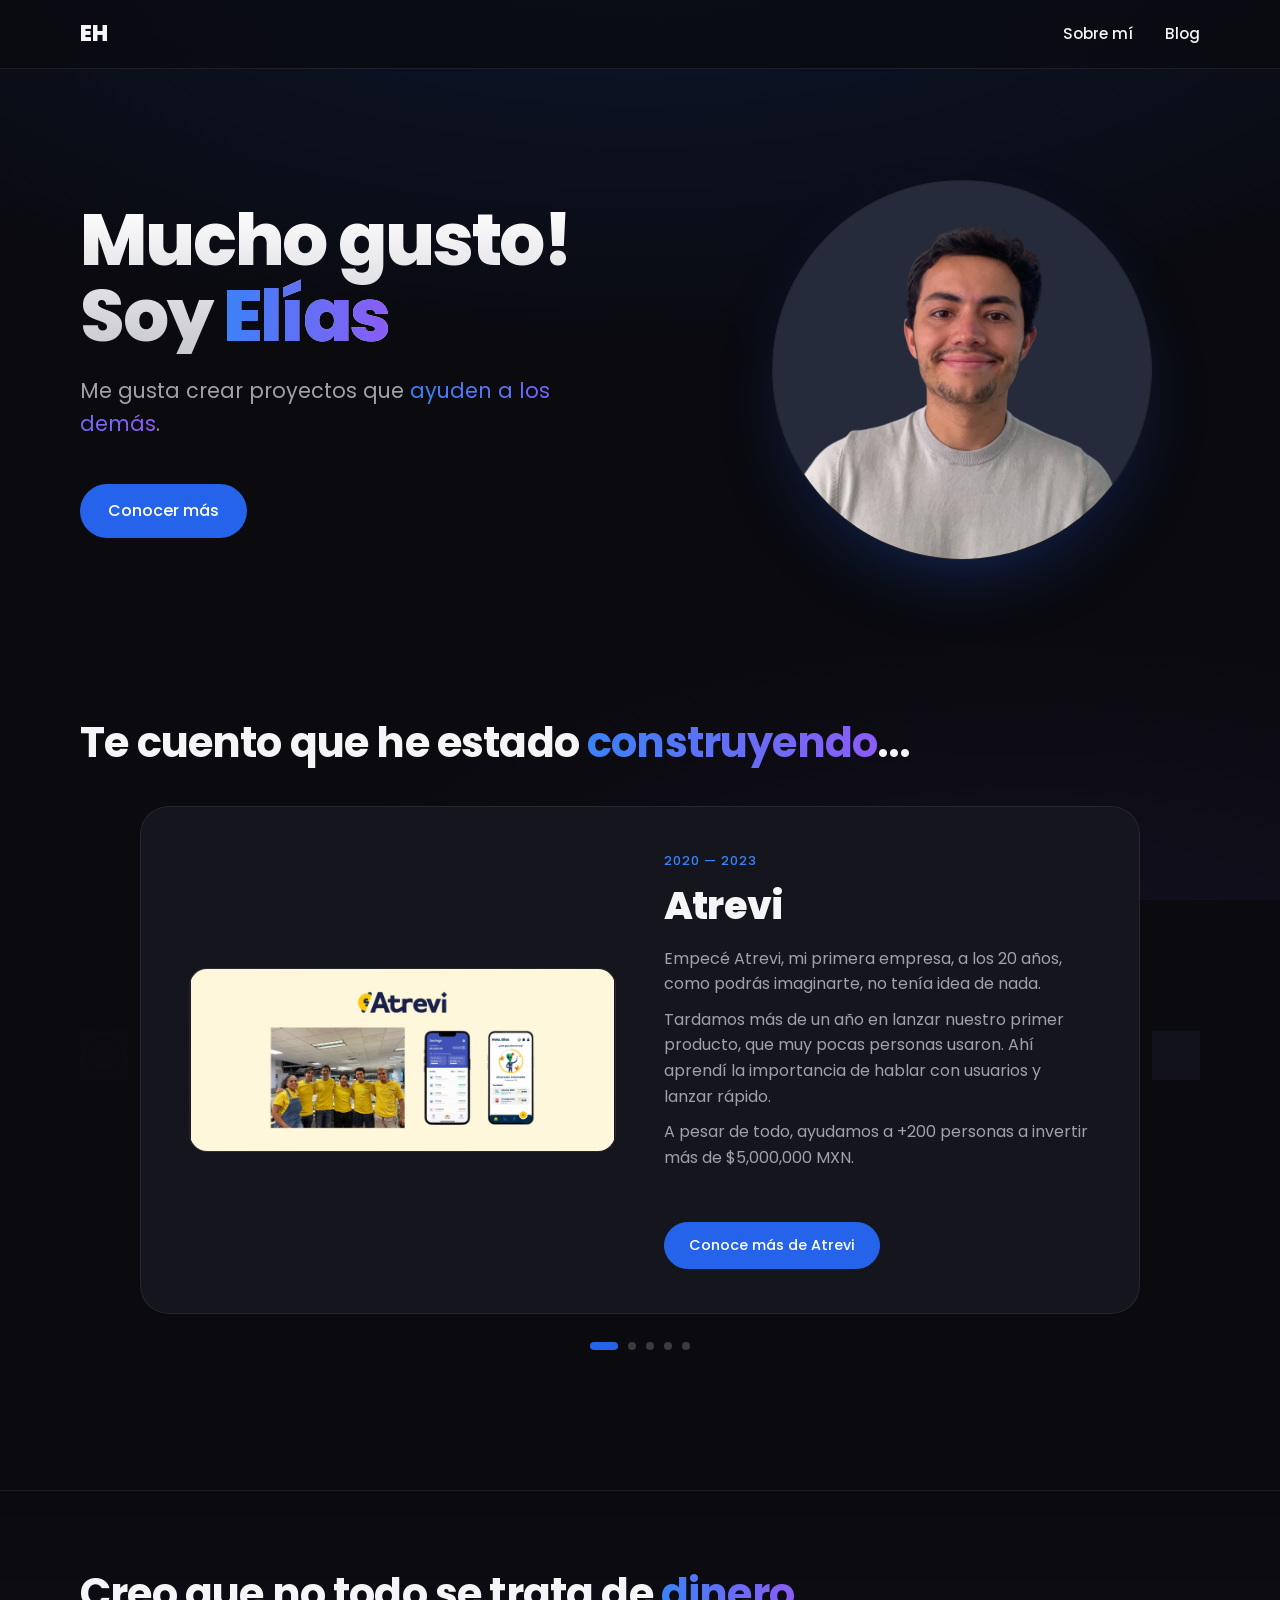
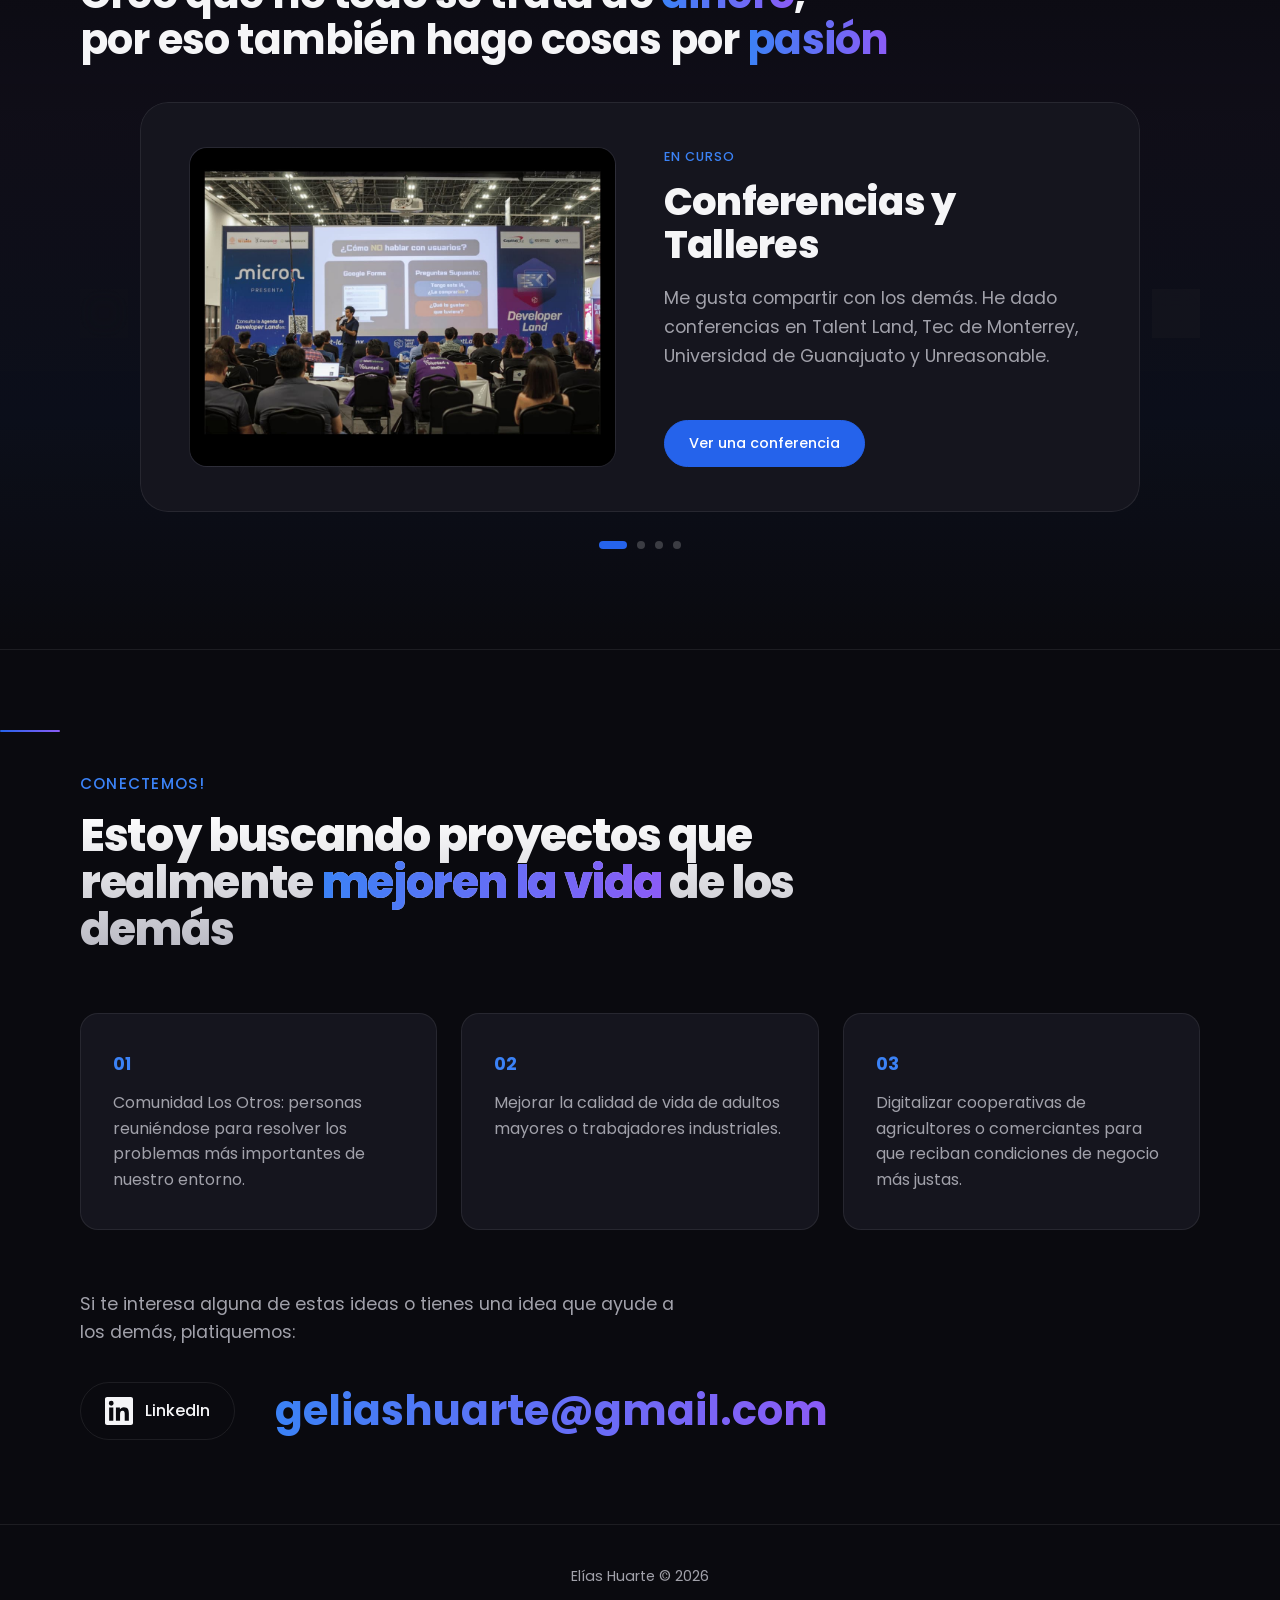
==== commit 55ee66cc: "Fix: inicializador vanilla para Vercel Web Analytics Co-Authored-By: Claude Opus 4.6 (1M context) <n" ====
--- a/index.html
+++ b/index.html
@@ -235,6 +235,7 @@
   </footer>
 
   <script src="script.js?v=2"></script>
+  <script>window.va = window.va || function () { (window.vaq = window.vaq || []).push(arguments); };</script>
   <script defer src="/_vercel/insights/script.js"></script>
 </body>
 </html>
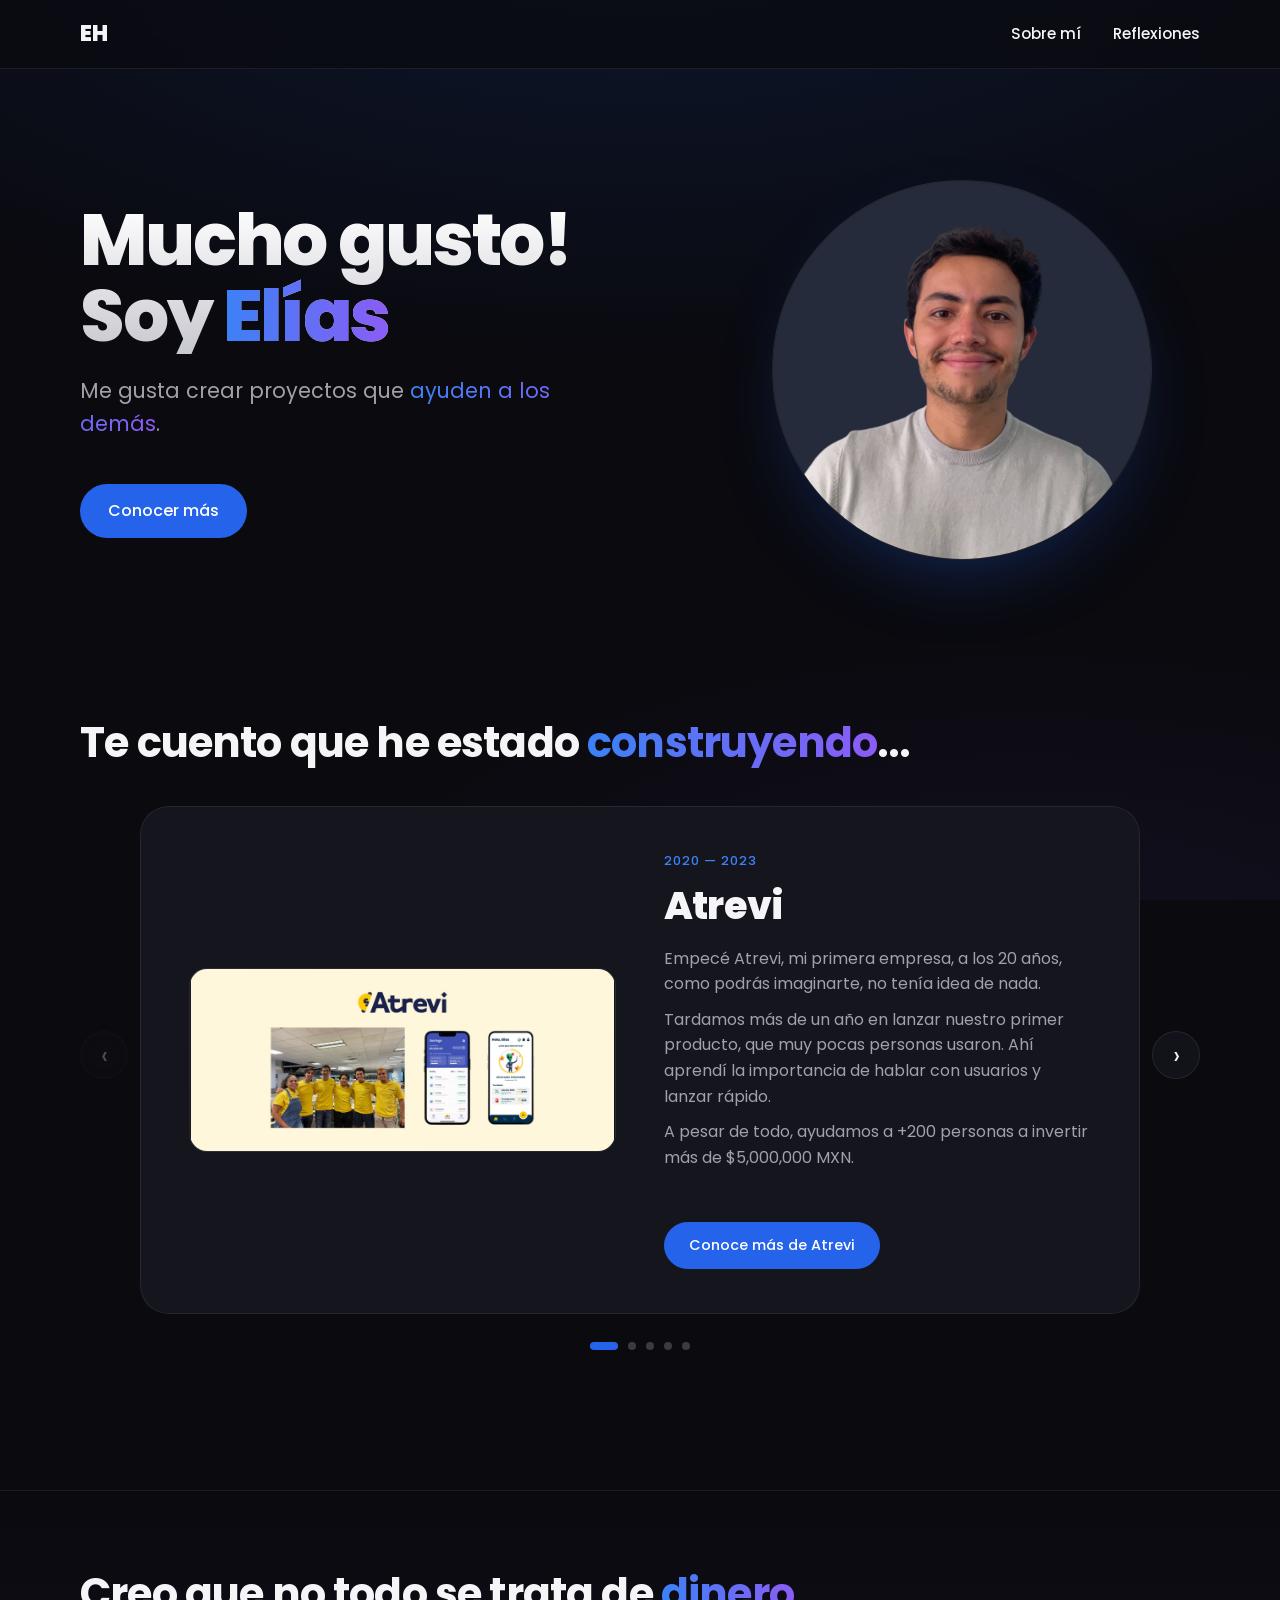
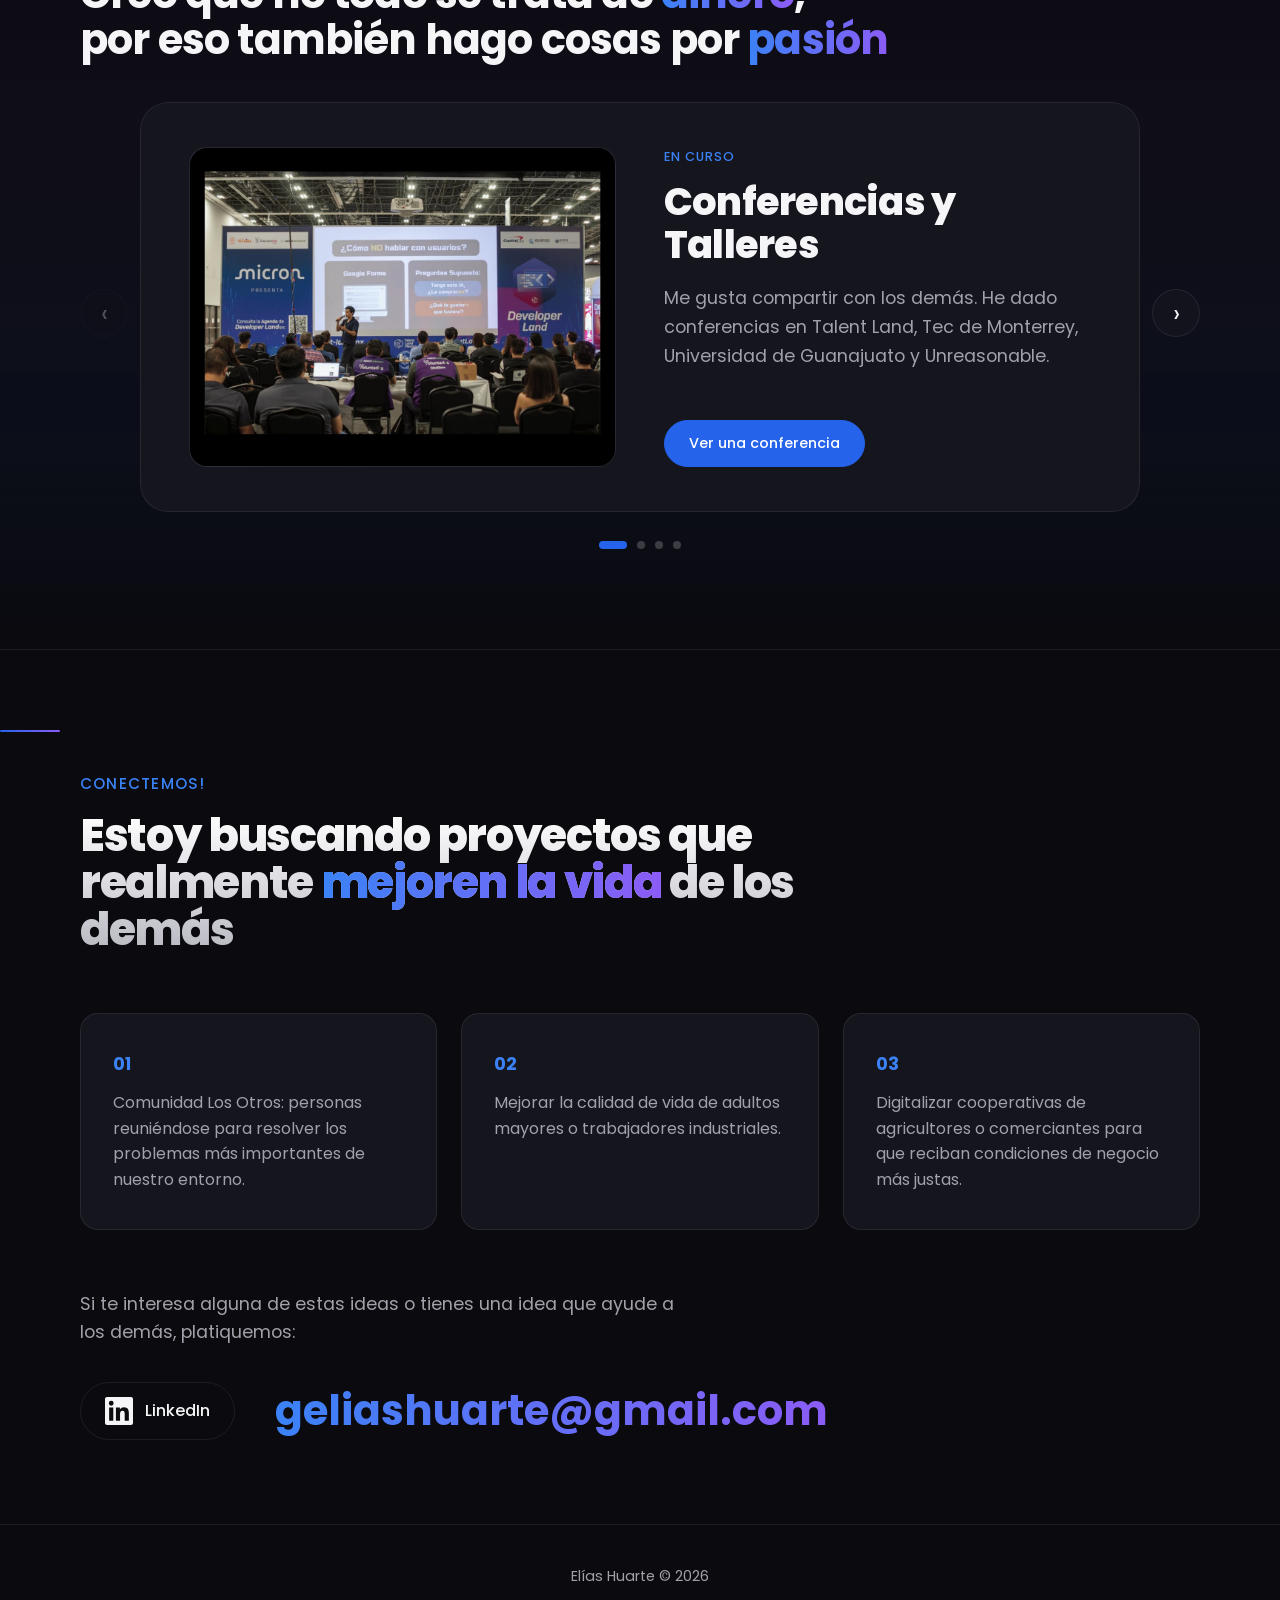
==== commit fb803643: "Nueva reflexión "despejando" + rename Blog → Reflexiones Publica un poema corto con layout etéreo ce" ====
--- a/index.html
+++ b/index.html
@@ -23,7 +23,7 @@
 
       <nav class="nav-links" id="nav-links" aria-label="Navegación principal">
         <a href="#hero">Sobre mí</a>
-        <a href="blog.html">Blog</a>
+        <a href="blog.html">Reflexiones</a>
       </nav>
 
       <!-- Botón hamburger (sólo visible en móvil) -->
--- a/styles.css
+++ b/styles.css
@@ -653,6 +653,36 @@
   margin-bottom: 1.5em;
 }
 
+/* ---------- Variante poema (post corto, etéreo, centrado) ---------- */
+.post-header--poem {
+  text-align: center;
+}
+.post-header--poem .post-back {
+  display: inline-block;
+}
+.post-title--poem {
+  font-weight: 400;
+  letter-spacing: -0.01em;
+  font-size: clamp(2rem, 4.5vw, 2.8rem);
+}
+.post-body--poem {
+  max-width: 520px;
+  margin-left: auto;
+  margin-right: auto;
+  text-align: center;
+  font-weight: 300;
+  font-size: clamp(1.15rem, 2.2vw, 1.35rem);
+  line-height: 2;
+  letter-spacing: 0.01em;
+  color: var(--text);
+}
+.post-body--poem p {
+  margin-bottom: 2.5em;
+}
+.post-body--poem p:last-child {
+  margin-bottom: 0;
+}
+
 /* ---------- Post Actions (like / share) ---------- */
 .post-actions {
   display: flex;
@@ -689,6 +719,40 @@
 .like-btn.liked svg {
   fill: #e74c6f;
 }
+/* ---------- Post CTA (contacto al final) ---------- */
+.post-cta {
+  margin-top: 48px;
+  padding: 36px 32px;
+  background: var(--bg-elev);
+  border: 1px solid var(--border);
+  border-radius: var(--radius-md);
+  text-align: center;
+}
+.post-cta-title {
+  font-weight: 700;
+  font-size: 1.2rem;
+  color: var(--text);
+  margin-bottom: 20px;
+}
+.post-cta-links {
+  display: flex;
+  flex-direction: column;
+  align-items: center;
+  gap: 14px;
+}
+.post-cta-link {
+  display: inline-flex;
+  align-items: center;
+  gap: 10px;
+  font-size: 0.95rem;
+  font-weight: 500;
+  color: var(--accent);
+  transition: opacity var(--transition);
+}
+.post-cta-link:hover {
+  opacity: 0.7;
+}
+
 .post-actions--top {
   margin-top: 0;
   margin-bottom: 32px;
@@ -914,6 +978,11 @@
   }
 
   /* Blog */
+  .post-cta-links {
+    flex-direction: row;
+    justify-content: center;
+    gap: 32px;
+  }
   .blog-hero--compact {
     padding: 180px 40px 40px;
   }
